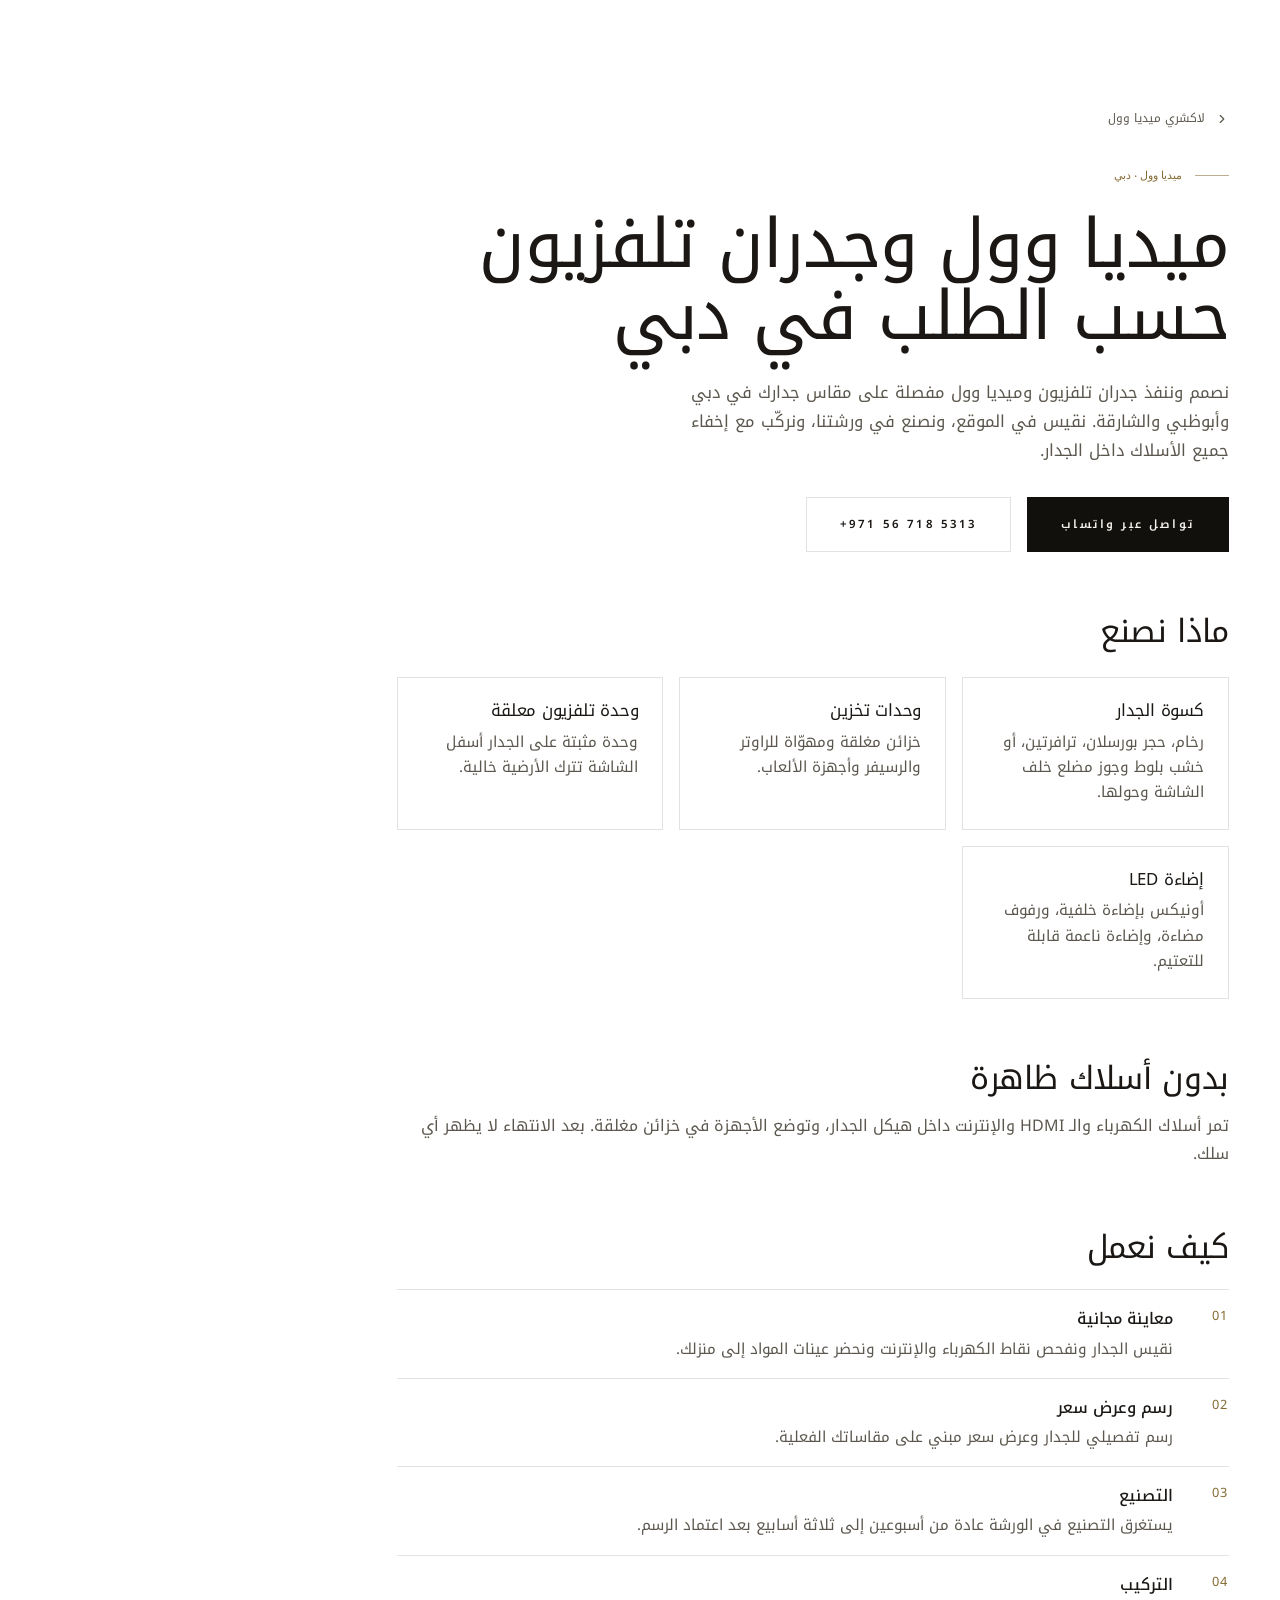
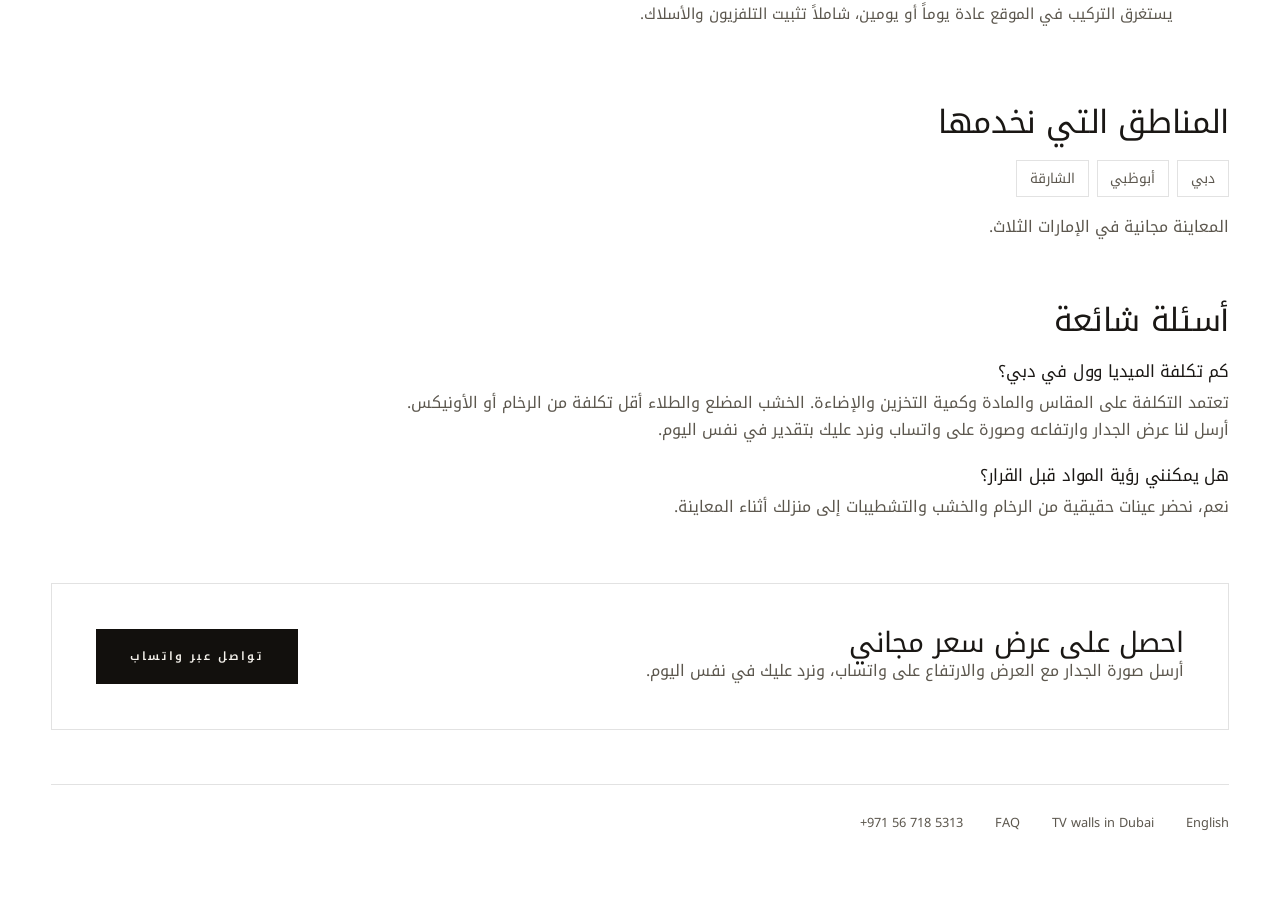
==== ar/index.html @ 5989c623 "Add TV wall, custom TV unit and Arabic landing pages Three static pages, one per search the site is " ====
<!DOCTYPE html>
<html lang="ar" dir="rtl">
<head>
<!-- Google tag (gtag.js) - same property as the homepage. -->
<script async src="https://www.googletagmanager.com/gtag/js?id=AW-18400415095"></script>
<script>
  window.dataLayer = window.dataLayer || [];
  function gtag(){dataLayer.push(arguments);}
  gtag('js', new Date());

  gtag('config', 'AW-18400415095');
  gtag('config', 'G-X50L5FXLE8');
</script>
<meta charset="utf-8">
<meta name="viewport" content="width=device-width, initial-scale=1, viewport-fit=cover">
<script type="text/javascript" src="//script.crazyegg.com/pages/scripts/0133/8103.js" async="async"></script>

<title>ميديا وول دبي | تصميم وتركيب جدران التلفزيون - لاكشري ميديا وول</title>
<meta name="description" content="تصميم وتركيب ميديا وول وجدران تلفزيون حسب الطلب في دبي وأبوظبي والشارقة: رخام، خشب مضلع، أونيكس بإضاءة خلفية وإضاءة LED مع إخفاء كامل للأسلاك. معاينة مجانية.">
<meta name="author" content="Luxury Media Wall">
<meta name="robots" content="index, follow">
<meta name="theme-color" content="#111111">
<link rel="canonical" href="https://luxurymediawall.com/ar/">
<link rel="alternate" hreflang="ar" href="https://luxurymediawall.com/ar/">
<link rel="alternate" hreflang="en" href="https://luxurymediawall.com/">
<link rel="alternate" hreflang="x-default" href="https://luxurymediawall.com/">

<meta property="og:type" content="website">
<meta property="og:locale" content="ar_AE">
<meta property="og:site_name" content="Luxury Media Wall">
<meta property="og:title" content="ميديا وول دبي | تصميم وتركيب جدران التلفزيون - لاكشري ميديا وول">
<meta property="og:description" content="تصميم وتركيب ميديا وول وجدران تلفزيون حسب الطلب في دبي وأبوظبي والشارقة: رخام، خشب مضلع، أونيكس بإضاءة خلفية وإضاءة LED مع إخفاء كامل للأسلاك. معاينة مجانية.">
<meta property="og:url" content="https://luxurymediawall.com/ar/">
<meta property="og:image" content="https://ik.imagekit.io/ojutq4xhq/media-wall/hero-poster.jpg?tr=w-1200,q-auto">
<meta name="twitter:card" content="summary_large_image">
<meta name="twitter:title" content="ميديا وول دبي | تصميم وتركيب جدران التلفزيون - لاكشري ميديا وول">
<meta name="twitter:description" content="تصميم وتركيب ميديا وول وجدران تلفزيون حسب الطلب في دبي وأبوظبي والشارقة: رخام، خشب مضلع، أونيكس بإضاءة خلفية وإضاءة LED مع إخفاء كامل للأسلاك. معاينة مجانية.">
<meta name="twitter:image" content="https://ik.imagekit.io/ojutq4xhq/media-wall/hero-poster.jpg?tr=w-1200,q-auto">

<link rel="icon" href="data:image/svg+xml,%3Csvg xmlns='http://www.w3.org/2000/svg' viewBox='0 0 32 32'%3E%3Crect width='32' height='32' fill='%23111111'/%3E%3Crect x='6' y='7' width='20' height='13' fill='%23C6A66B'/%3E%3Crect x='8.5' y='9.5' width='15' height='8' fill='%23111111'/%3E%3Crect x='6' y='23' width='20' height='2.5' fill='%238A8176'/%3E%3C/svg%3E">

<link rel="preconnect" href="https://fonts.googleapis.com">
<link rel="preconnect" href="https://fonts.gstatic.com" crossorigin>
<link href="https://fonts.googleapis.com/css2?family=Bodoni+Moda:ital,opsz,wght@0,6..96,400;0,6..96,500;0,6..96,600;1,6..96,400&family=Jost:wght@300;400;500;600&family=Noto+Kufi+Arabic:wght@400;500;600&display=swap" rel="stylesheet">

<link rel="stylesheet" href="../assets/css/style.css">
<link rel="stylesheet" href="../assets/css/sections.css">
<link rel="stylesheet" href="../assets/css/service.css">
</head>

<body>
<a class="skip-link" href="#svc-main">تخطَّ إلى المحتوى</a>

<main class="shell svc" id="svc-main">

  <a class="svc__back" href="../">
    <svg viewBox="0 0 24 24" width="14" height="14" fill="none" stroke="currentColor" stroke-width="2" stroke-linecap="round" stroke-linejoin="round" aria-hidden="true"><path d="m15 18-6-6 6-6"/></svg>
    لاكشري ميديا وول
  </a>

  <div class="svc__head">
    <p class="eyebrow mt-8">ميديا وول · دبي</p>
    <h1 class="h1 mt-6">ميديا وول وجدران تلفزيون حسب الطلب في دبي</h1>
    <p class="lede svc__intro">نصمم وننفذ جدران تلفزيون وميديا وول مفصلة على مقاس جدارك في دبي وأبوظبي والشارقة. نقيس في الموقع، ونصنع في ورشتنا، ونركّب مع إخفاء جميع الأسلاك داخل الجدار.</p>
    <div class="svc__actions">
      <a class="btn btn--dark" href="https://wa.me/971567185313?text=%D9%85%D8%B1%D8%AD%D8%A8%D8%A7%D9%8B%20%D9%84%D8%A7%D9%83%D8%B4%D8%B1%D9%8A%20%D9%85%D9%8A%D8%AF%D9%8A%D8%A7%20%D9%88%D9%88%D9%84%D8%8C%20%D8%A3%D8%B1%D8%BA%D8%A8%20%D9%81%D9%8A%20%D8%B9%D8%B1%D8%B6%20%D8%B3%D8%B9%D8%B1%20%D9%85%D8%AC%D8%A7%D9%86%D9%8A%20%D9%84%D9%85%D9%8A%D8%AF%D9%8A%D8%A7%20%D9%88%D9%88%D9%84." target="_blank" rel="noopener"><span>تواصل عبر واتساب</span></a>
      <a class="btn btn--outline" href="tel:+971567185313"><span dir="ltr">+971 56 718 5313</span></a>
    </div>
  </div>

  <section class="svc__section">
    <h2>ماذا نصنع</h2>
    <div class="svc__grid">
      <div class="svc__card"><h3>كسوة الجدار</h3><p>رخام، حجر بورسلان، ترافرتين، أو خشب بلوط وجوز مضلع خلف الشاشة وحولها.</p></div>
      <div class="svc__card"><h3>وحدات تخزين</h3><p>خزائن مغلقة ومهوّاة للراوتر والرسيفر وأجهزة الألعاب.</p></div>
      <div class="svc__card"><h3>وحدة تلفزيون معلقة</h3><p>وحدة مثبتة على الجدار أسفل الشاشة تترك الأرضية خالية.</p></div>
      <div class="svc__card"><h3>إضاءة LED</h3><p>أونيكس بإضاءة خلفية، ورفوف مضاءة، وإضاءة ناعمة قابلة للتعتيم.</p></div>
    </div>
  </section>

  <section class="svc__section">
    <h2>بدون أسلاك ظاهرة</h2>
    <p>تمر أسلاك الكهرباء والـ HDMI والإنترنت داخل هيكل الجدار، وتوضع الأجهزة في خزائن مغلقة. بعد الانتهاء لا يظهر أي سلك.</p>
  </section>

  <section class="svc__section">
    <h2>كيف نعمل</h2>
    <ol class="svc__steps">
      <li><strong>معاينة مجانية</strong><span>نقيس الجدار ونفحص نقاط الكهرباء والإنترنت ونحضر عينات المواد إلى منزلك.</span></li>
      <li><strong>رسم وعرض سعر</strong><span>رسم تفصيلي للجدار وعرض سعر مبني على مقاساتك الفعلية.</span></li>
      <li><strong>التصنيع</strong><span>يستغرق التصنيع في الورشة عادة من أسبوعين إلى ثلاثة أسابيع بعد اعتماد الرسم.</span></li>
      <li><strong>التركيب</strong><span>يستغرق التركيب في الموقع عادة يوماً أو يومين، شاملاً تثبيت التلفزيون والأسلاك.</span></li>
    </ol>
  </section>

  <section class="svc__section">
    <h2>المناطق التي نخدمها</h2>
    <ul class="svc__areas">
      <li>دبي</li>
      <li>أبوظبي</li>
      <li>الشارقة</li>
    </ul>
    <p>المعاينة مجانية في الإمارات الثلاث.</p>
  </section>

  <section class="svc__section">
    <h2>أسئلة شائعة</h2>
    <div class="svc__qa">
      <h3>كم تكلفة الميديا وول في دبي؟</h3>
      <p>تعتمد التكلفة على المقاس والمادة وكمية التخزين والإضاءة. الخشب المضلع والطلاء أقل تكلفة من الرخام أو الأونيكس. أرسل لنا عرض الجدار وارتفاعه وصورة على واتساب ونرد عليك بتقدير في نفس اليوم.</p>
      <h3>هل يمكنني رؤية المواد قبل القرار؟</h3>
      <p>نعم، نحضر عينات حقيقية من الرخام والخشب والتشطيبات إلى منزلك أثناء المعاينة.</p>
    </div>
  </section>

  <div class="svc__cta">
    <div>
      <h2>احصل على عرض سعر مجاني</h2>
      <p>أرسل صورة الجدار مع العرض والارتفاع على واتساب، ونرد عليك في نفس اليوم.</p>
    </div>
    <a class="btn btn--dark" href="https://wa.me/971567185313?text=%D9%85%D8%B1%D8%AD%D8%A8%D8%A7%D9%8B%20%D9%84%D8%A7%D9%83%D8%B4%D8%B1%D9%8A%20%D9%85%D9%8A%D8%AF%D9%8A%D8%A7%20%D9%88%D9%88%D9%84%D8%8C%20%D8%A3%D8%B1%D8%BA%D8%A8%20%D9%81%D9%8A%20%D8%B9%D8%B1%D8%B6%20%D8%B3%D8%B9%D8%B1%20%D9%85%D8%AC%D8%A7%D9%86%D9%8A%20%D9%84%D9%85%D9%8A%D8%AF%D9%8A%D8%A7%20%D9%88%D9%88%D9%84." target="_blank" rel="noopener"><span>تواصل عبر واتساب</span></a>
  </div>

  <nav class="svc__nav" aria-label="Site">
    <a href="../">English</a>
    <a href="../tv-wall-dubai/">TV walls in Dubai</a>
    <a href="../faq/">FAQ</a>
    <a href="tel:+971567185313" dir="ltr">+971 56 718 5313</a>
  </nav>

</main>

<script type="application/ld+json">
{
  "@context": "https://schema.org",
  "@graph": [
    {
      "@type": "Service",
      "@id": "https://luxurymediawall.com/ar/#service",
      "name": "ميديا وول وجدران تلفزيون",
      "url": "https://luxurymediawall.com/ar/",
      "description": "تصميم وتركيب ميديا وول وجدران تلفزيون حسب الطلب في دبي وأبوظبي والشارقة: رخام، خشب مضلع، أونيكس بإضاءة خلفية وإضاءة LED مع إخفاء كامل للأسلاك. معاينة مجانية.",
      "provider": {
        "@id": "https://luxurymediawall.com/#business"
      },
      "areaServed": [
        "Dubai",
        "Abu Dhabi",
        "Sharjah"
      ]
    },
    {
      "@type": "BreadcrumbList",
      "itemListElement": [
        {
          "@type": "ListItem",
          "position": 1,
          "name": "Luxury Media Wall",
          "item": "https://luxurymediawall.com/"
        },
        {
          "@type": "ListItem",
          "position": 2,
          "name": "ميديا وول وجدران تلفزيون حسب الطلب في دبي",
          "item": "https://luxurymediawall.com/ar/"
        }
      ]
    },
    {
      "@type": "FAQPage",
      "@id": "https://luxurymediawall.com/ar/#faq",
      "mainEntity": [
        {
          "@type": "Question",
          "name": "كم تكلفة الميديا وول في دبي؟",
          "acceptedAnswer": {
            "@type": "Answer",
            "text": "تعتمد التكلفة على المقاس والمادة وكمية التخزين والإضاءة. الخشب المضلع والطلاء أقل تكلفة من الرخام أو الأونيكس. أرسل لنا عرض الجدار وارتفاعه وصورة على واتساب ونرد عليك بتقدير في نفس اليوم."
          }
        },
        {
          "@type": "Question",
          "name": "هل يمكنني رؤية المواد قبل القرار؟",
          "acceptedAnswer": {
            "@type": "Answer",
            "text": "نعم، نحضر عينات حقيقية من الرخام والخشب والتشطيبات إلى منزلك أثناء المعاينة."
          }
        }
      ]
    }
  ]
}
</script>
<!-- site-config.js is too heavy for this page, so only the analytics IDs are
     repeated here. Keep them in step with ANALYTICS in site-config.js. -->
<script>
  var ANALYTICS = {
    measurementId:   'G-X50L5FXLE8',
    adsConversionId: 'AW-18400415095',
    metaPixelId:     '1425696606360438',
    adsLabels: { whatsappClick: 'AADECIO1zqIdEPeagMZE', phoneClick: 'kHtSCIGPo6MdEPeagMZE', enquiryForm: 'kHtSCIGPo6MdEPeagMZE' }
  };
</script>
<script src="../assets/js/analytics.js" defer></script>
</body>
</html>
---- assets/css/style.css ----
/* ==========================================================================
   LUXURY MEDIA WALL — Core stylesheet
   Tokens, reset, typography, utility layer, buttons, header, hero, footer.
   Section-level components live in sections.css.

   Hand-authored, zero build step, zero runtime dependencies. Utility class
   names deliberately mirror Tailwind's API, so the markup can be moved onto a
   real Tailwind build later without touching a single line of HTML.
   ========================================================================== */

/* ============================ 01. TOKENS ================================= */
:root {
  /* Brand
     Neutrals carry a little warmth rather than being pure greys: a true
     #111 reads cold and digital next to photography this warm. */
  --charcoal:      #1A1714;
  --ink:           #12100D;
  --taupe:         #8A8176;

  /* The accent was #C6A66B - a pale, yellowish cream that went washy on the
     dark panels and, at 2.0:1, was genuinely hard to read on the light
     ones. Deeper and a touch more saturated: it reads as brass rather than
     beige, and holds its own against both grounds. */
  --champagne:     #BE9553;
  /* The light-ground variant. Dark enough to clear 4.5:1 on ivory, which
     the old #A98C55 did not - eyebrows and small caps were failing. */
  --champagne-dim: #856A33;

  --ivory:         #F5F2EC;
  --white:         #FFFFFF;

  /* Derived neutrals */
  --ivory-deep:    #EDE8DF;
  --line:          rgba(23, 23, 23, .12);
  --line-soft:     rgba(23, 23, 23, .07);
  --line-dark:     rgba(255, 255, 255, .12);
  /* Was #6E6A63, which cleared AA by a hair at 4.86:1. Darker, so body copy
     on ivory sits closer to 7:1 and reads properly on a phone outdoors. */
  --muted:         #5C574E;
  --muted-dark:    rgba(245, 242, 236, .68);

  /* Type
     Bodoni Moda replaces Playfair Display: a true didone, with the sharp
     thick-to-thin contrast fashion houses set their mastheads in. It is
     built for exactly the sizes this page uses. Playfair paired with Inter
     is also the single most common combination on the web, which is part of
     why the page read as a template.

     Jost replaces Inter: a geometric sans in the Futura line - the lettering
     architecture and interiors studios have used for a century. Against a
     didone it behaves like a gallery caption under a masthead. */
  --font-serif: "Bodoni Moda", "Didot", "Playfair Display", Georgia, "Times New Roman", serif;
  --font-sans:  "Jost", "Futura", -apple-system, BlinkMacSystemFont, "Segoe UI", Roboto, Helvetica, Arial, sans-serif;

  /* Rhythm */
  --shell:        1320px;
  --shell-narrow: 980px;
  --gutter:       clamp(1.25rem, 4vw, 3.5rem);
  /* Was clamp(5rem, 11vw, 10.5rem), which put 208px of empty space between
     every one of fifteen sections at tablet width and 316px on a desktop -
     roughly 3,000px of the page was nothing at all. Still generous enough
     to separate one section from the next, without the reader having to
     scroll through a blank screen to find the next thing. */
  --section-y:    clamp(2.6rem, 5vw, 5.5rem);

  /* Motion */
  --ease:      cubic-bezier(.22, 1, .36, 1);
  --ease-soft: cubic-bezier(.4, 0, .2, 1);
  --dur:       .65s;
  --dur-slow:  .85s;

  /* Elevation */
  --shadow-sm: 0 2px 8px rgba(23,23,23,.06);
  --shadow-md: 0 18px 48px -22px rgba(23,23,23,.28);
  --shadow-lg: 0 44px 90px -40px rgba(23,23,23,.42);

  --header-h: 88px;
}

/* ========================= 02. RESET & BASE ============================== */
*, *::before, *::after { box-sizing: border-box; }
* { margin: 0; }

html {
  -webkit-text-size-adjust: 100%;
  scroll-behavior: smooth;
  scroll-padding-top: var(--header-h);
}

body {
  background: var(--ivory);
  color: var(--charcoal);
  font-family: var(--font-sans);
  font-size: 1rem;
  line-height: 1.65;
  overflow-x: hidden;
  -webkit-font-smoothing: antialiased;
  -moz-osx-font-smoothing: grayscale;
  text-rendering: optimizeLegibility;
}

body.is-locked { overflow: hidden; }

img, video, svg { display: block; max-width: 100%; height: auto; }
button, input, select, textarea { font: inherit; color: inherit; }
button { background: none; border: 0; cursor: pointer; }
a { color: inherit; text-decoration: none; }
ul, ol { list-style: none; padding: 0; }

::selection { background: var(--champagne); color: var(--ink); }

:focus-visible { outline: 2px solid var(--champagne); outline-offset: 3px; border-radius: 2px; }

.skip-link {
  position: absolute; top: -100px; left: var(--gutter); z-index: 200;
  background: var(--ink); color: var(--ivory);
  padding: .85rem 1.4rem; font-size: .75rem; letter-spacing: .16em; text-transform: uppercase;
}
.skip-link:focus { top: 1rem; }

.sr-only {
  position: absolute; width: 1px; height: 1px; padding: 0; margin: -1px;
  overflow: hidden; clip: rect(0 0 0 0); white-space: nowrap; border: 0;
}

/* ========================== 03. TYPOGRAPHY ============================== */
h1, h2, h3, h4 {
  font-family: var(--font-serif);
  font-weight: 400;
  line-height: 1.07;
  letter-spacing: -0.012em;
  text-wrap: balance;
}

.display {
  font-family: var(--font-serif);
  font-size: clamp(2.55rem, 7.2vw, 6rem);
  line-height: .99;
  letter-spacing: -0.025em;
}

.h1 { font-size: clamp(2.25rem, 5.3vw, 4.3rem); }
.h2 { font-size: clamp(1.95rem, 4vw, 3.3rem); }
.h3 { font-size: clamp(1.3rem, 2vw, 1.8rem); }
.h4 { font-size: clamp(1.05rem, 1.45vw, 1.25rem); }

/* Tracked micro-label — the studio's signature typographic device */
.eyebrow {
  display: inline-flex; align-items: center; gap: .8rem;
  font-family: var(--font-sans);
  font-size: .69rem; font-weight: 500;
  letter-spacing: .3em; text-transform: uppercase;
  color: var(--champagne-dim);
}
.eyebrow::before { content: ""; width: 34px; height: 1px; background: currentColor; opacity: .55; flex: none; }
.eyebrow--plain::before { display: none; }
.eyebrow--center { display: flex; justify-content: center; }
.on-dark .eyebrow, .eyebrow--light { color: var(--champagne); }

.lede {
  font-size: clamp(1rem, 1.3vw, 1.14rem);
  line-height: 1.75; color: var(--muted); max-width: 58ch;
}
.on-dark .lede { color: var(--muted-dark); }

.serif-em { font-style: italic; color: var(--champagne-dim); }
.on-dark .serif-em { color: var(--champagne); }

/* ====================== 04. UTILITY LAYER =============================== */
.shell { width: 100%; max-width: var(--shell); margin-inline: auto; padding-inline: var(--gutter); }
.shell-narrow { width: 100%; max-width: var(--shell-narrow); margin-inline: auto; padding-inline: var(--gutter); }

.section { padding-block: var(--section-y); position: relative; }
.section--tight { padding-block: clamp(3.5rem, 7vw, 6rem); }

.relative { position: relative; }
.absolute { position: absolute; }
.inset-0  { inset: 0; }
.z-10 { z-index: 10; }
.overflow-hidden { overflow: hidden; }

.flex { display: flex; }
.grid { display: grid; }
.hidden { display: none; }
.block  { display: block; }
.inline-flex { display: inline-flex; }

.flex-col { flex-direction: column; }
.flex-wrap { flex-wrap: wrap; }
.items-center { align-items: center; }
.items-start  { align-items: flex-start; }
.items-end    { align-items: flex-end; }
.justify-center  { justify-content: center; }
.justify-between { justify-content: space-between; }
.flex-1 { flex: 1 1 0%; }

.gap-2 { gap: .5rem; }   .gap-3 { gap: .75rem; }  .gap-4 { gap: 1rem; }
.gap-6 { gap: 1.5rem; }  .gap-8 { gap: 2rem; }    .gap-10 { gap: 2.5rem; }
.gap-14 { gap: 3.5rem; }

.mt-2 { margin-top: .5rem; }   .mt-4 { margin-top: 1rem; }
.mt-6 { margin-top: 1.5rem; }  .mt-8 { margin-top: 2rem; }
.mt-10 { margin-top: 2.5rem; } .mt-14 { margin-top: 3.5rem; }
.mb-4 { margin-bottom: 1rem; } .mb-6 { margin-bottom: 1.5rem; }
.mb-10 { margin-bottom: 2.5rem; }

.text-center { text-align: center; }
.max-w-prose { max-width: 62ch; }
.w-full { width: 100%; }

.bg-ivory { background: var(--ivory); }
.bg-white { background: var(--white); }
.on-dark  { background: var(--ink); color: var(--ivory); }
.on-dark h1, .on-dark h2, .on-dark h3, .on-dark h4 { color: var(--ivory); }

.rule { height: 1px; background: var(--line); border: 0; }
.on-dark .rule { background: var(--line-dark); }

/* Subtle paper grain — keeps large flat fields from reading as flat digital colour */
.grain::after {
  content: ""; position: absolute; inset: 0; pointer-events: none; z-index: 1;
  opacity: .45; mix-blend-mode: overlay;
  background-image: url("data:image/svg+xml,%3Csvg xmlns='http://www.w3.org/2000/svg' width='140' height='140'%3E%3Cfilter id='n'%3E%3CfeTurbulence type='fractalNoise' baseFrequency='.9' numOctaves='3'/%3E%3C/filter%3E%3Crect width='140' height='140' filter='url(%23n)' opacity='.32'/%3E%3C/svg%3E");
}

/* ======================= 05. BUTTONS & LINKS ============================ */
.btn {
  position: relative;
  display: inline-flex; align-items: center; justify-content: center; gap: .7rem;
  padding: 1.06rem 2.05rem;
  font-size: .715rem; font-weight: 600; letter-spacing: .19em; text-transform: uppercase;
  border: 1px solid transparent; text-align: center;
  transition: color var(--dur) var(--ease), background-color var(--dur) var(--ease),
              border-color var(--dur) var(--ease), transform .5s var(--ease);
  overflow: hidden; isolation: isolate;
}
.btn > * { position: relative; z-index: 2; }

/* Wipe-fill on hover, left to right */
.btn::before {
  content: ""; position: absolute; inset: 0; z-index: 1;
  transform: scaleX(0); transform-origin: left center;
  transition: transform var(--dur-slow) var(--ease);
}
.btn:hover::before, .btn:focus-visible::before { transform: scaleX(1); }

.btn__icon { width: 15px; height: 15px; flex: none; transition: transform .5s var(--ease); }
.btn:hover .btn__icon { transform: translateX(4px); }

.btn--gold { background: var(--champagne); color: var(--ink); }
.btn--gold::before { background: var(--ink); }
.btn--gold:hover, .btn--gold:focus-visible { color: var(--ivory); }

.btn--dark { background: var(--ink); color: var(--ivory); }
.btn--dark::before { background: var(--champagne); }
.btn--dark:hover, .btn--dark:focus-visible { color: var(--ink); }

.btn--ghost { border-color: rgba(255,255,255,.42); color: var(--white); }
.btn--ghost::before { background: var(--white); }
.btn--ghost:hover, .btn--ghost:focus-visible { color: var(--ink); border-color: var(--white); }

.btn--outline { border-color: var(--line); color: var(--charcoal); }
.btn--outline::before { background: var(--ink); }
.btn--outline:hover, .btn--outline:focus-visible { color: var(--ivory); border-color: var(--ink); }

.btn--wide { width: 100%; }

.link-underline {
  position: relative; display: inline-block; padding-bottom: 3px;
  font-size: .72rem; font-weight: 600; letter-spacing: .19em; text-transform: uppercase;
}
.link-underline::after {
  content: ""; position: absolute; left: 0; bottom: 0; width: 100%; height: 1px;
  background: currentColor; transform: scaleX(0); transform-origin: right center;
  transition: transform var(--dur) var(--ease);
}
.link-underline:hover::after, .link-underline:focus-visible::after {
  transform: scaleX(1); transform-origin: left center;
}

/* ==================== 06. HEADER & NAVIGATION =========================== */
.header {
  position: fixed; inset: 0 0 auto 0; z-index: 90;
  border-bottom: 1px solid transparent;
  transition: background-color .5s var(--ease-soft), backdrop-filter .5s var(--ease-soft),
              border-color .5s var(--ease-soft), transform .55s var(--ease);
}
.header__inner {
  display: flex; align-items: center; justify-content: space-between; gap: 2rem;
  height: var(--header-h);
  transition: height .5s var(--ease-soft);
}

.header.is-scrolled {
  background: rgba(17, 17, 17, .72);
  backdrop-filter: saturate(160%) blur(18px);
  -webkit-backdrop-filter: saturate(160%) blur(18px);
  border-bottom-color: rgba(255, 255, 255, .09);
}
.header.is-scrolled .header__inner { height: 70px; }
.header.is-hidden { transform: translateY(-105%); }

.brand { display: flex; flex-direction: column; line-height: 1; flex: none; }
.brand__name {
  font-family: var(--font-serif); font-size: 1.16rem; letter-spacing: .09em;
  color: var(--white); text-transform: uppercase; white-space: nowrap;
}
.brand__name em { font-style: normal; color: var(--champagne); }
.brand__sub {
  font-size: .53rem; letter-spacing: .34em; text-transform: uppercase;
  color: rgba(255,255,255,.5); margin-top: .42rem;
}

.nav { display: flex; align-items: center; gap: 2.3rem; }
.nav__link {
  position: relative; padding: .3rem 0; white-space: nowrap;
  font-size: .735rem; font-weight: 500; letter-spacing: .15em; text-transform: uppercase;
  color: rgba(255,255,255,.82); transition: color .4s var(--ease-soft);
}
.nav__link::after {
  content: ""; position: absolute; left: 0; bottom: -2px; height: 1px; width: 100%;
  background: var(--champagne); transform: scaleX(0); transform-origin: right center;
  transition: transform var(--dur) var(--ease);
}
.nav__link:hover, .nav__link:focus-visible, .nav__link.is-active { color: var(--white); }
.nav__link:hover::after, .nav__link:focus-visible::after, .nav__link.is-active::after {
  transform: scaleX(1); transform-origin: left center;
}

.header__cta { display: flex; align-items: center; gap: 1.1rem; flex: none; }

.header-phone {
  display: inline-flex; align-items: center; gap: .6rem; white-space: nowrap;
  padding: .62rem 1.15rem; border: 1px solid rgba(255,255,255,.24);
  color: var(--white); font-size: .715rem; font-weight: 600; letter-spacing: .11em;
  transition: background-color .45s var(--ease), border-color .45s var(--ease), color .45s var(--ease);
}
.header-phone:hover, .header-phone:focus-visible {
  background: var(--champagne); border-color: var(--champagne); color: var(--ink);
}
.header-phone svg { width: 15px; height: 15px; flex: none; }

/* Hamburger */
.burger {
  display: none; width: 46px; height: 46px; position: relative; flex: none;
  border: 1px solid rgba(255,255,255,.24);
}
.burger span {
  position: absolute; left: 50%; width: 19px; height: 1.4px; background: var(--white);
  transform: translateX(-50%);
  transition: transform .45s var(--ease), opacity .3s var(--ease-soft), width .45s var(--ease);
}
.burger span:nth-child(1) { top: 17px; }
.burger span:nth-child(2) { top: 22.3px; width: 13px; margin-left: -3px; }
.burger span:nth-child(3) { top: 27.6px; }
.burger.is-open span:nth-child(1) { transform: translateX(-50%) translateY(5.3px) rotate(45deg); }
.burger.is-open span:nth-child(2) { opacity: 0; width: 0; }
.burger.is-open span:nth-child(3) { transform: translateX(-50%) translateY(-5.3px) rotate(-45deg); }

/* Mobile drawer */
.drawer {
  position: fixed; inset: 0; z-index: 88; background: var(--ink);
  padding: calc(var(--header-h) + 2rem) var(--gutter) 2.5rem;
  display: flex; flex-direction: column; overflow-y: auto;
  clip-path: inset(0 0 100% 0); visibility: hidden;
  transition: clip-path .78s var(--ease), visibility .78s;
}
.drawer.is-open { clip-path: inset(0 0 0 0); visibility: visible; }

.drawer__nav { display: flex; flex-direction: column; gap: .1rem; margin-block: auto; }
.drawer__link {
  font-family: var(--font-serif); font-size: clamp(1.85rem, 8vw, 2.85rem);
  color: var(--ivory); padding: .34rem 0;
  display: flex; align-items: baseline; gap: 1rem;
  opacity: 0; transform: translateY(24px);
  transition: opacity .5s var(--ease), transform .6s var(--ease), color .35s var(--ease-soft);
}
.drawer.is-open .drawer__link { opacity: 1; transform: none; }
.drawer__link:hover { color: var(--champagne); }
.drawer__link span {
  font-family: var(--font-sans); font-size: .62rem; letter-spacing: .22em;
  color: var(--champagne); opacity: .75;
}
.drawer__foot {
  border-top: 1px solid var(--line-dark); padding-top: 1.7rem;
  display: flex; flex-direction: column; gap: .9rem;
}
/* A number reads as a call link (phone icon), with a WhatsApp icon button
   pushed to the opposite edge so the two actions are never confused. */
.drawer__line { display: flex; align-items: center; gap: 1rem; }
.drawer__phone {
  display: inline-flex; align-items: center; gap: .65rem;
  font-family: var(--font-serif); font-size: 1.5rem; color: var(--champagne);
}
.drawer__ico { width: 19px; height: 19px; flex: none; }
/* WhatsApp's own green, so the action is recognised at a glance rather than
   read as another gold button. */
.drawer__wa {
  margin-left: auto; flex: none;
  width: 42px; height: 42px; border-radius: 50%;
  display: inline-grid; place-items: center;
  background: #25D366; border: 0; color: #fff;
  transition: background-color .4s var(--ease), transform .4s var(--ease);
}
.drawer__wa svg { width: 21px; height: 21px; fill: currentColor; }
.drawer__wa:hover, .drawer__wa:focus-visible { background: #1faf54; transform: translateY(-2px); }
.drawer__meta { font-size: .66rem; letter-spacing: .22em; text-transform: uppercase; color: var(--muted-dark); }

/* ============================= 07. HERO ================================= */
.hero {
  position: relative; min-height: 100svh; display: flex; flex-direction: column;
  justify-content: flex-end; background: var(--ink); overflow: hidden; isolation: isolate;
}
.hero__media { position: absolute; inset: 0; z-index: 0; }
.hero__media video {
  width: 100%; height: 100%; object-fit: cover; object-position: 50% 46%;
}
/* The hero is the film alone. It fades up from the dark hero ground on its
   first frame (main.js adds .is-live), so loading never shows a hard cut. */
.hero__video {
  position: absolute; inset: 0;
  opacity: 0; transition: opacity .9s var(--ease-soft);
}
.hero__media.is-live .hero__video { opacity: 1; }

.hero__scrim {
  position: absolute; inset: 0; z-index: 1;
  /* Shaped, not flooded. The previous version ran 94% black at the foot and
     88% a quarter of the way up, with a 66% wash down the left on top of
     that - the room behind it was effectively gone, and the hero read as a
     dark rectangle rather than as photography.

     Now the density sits only where type sits: a band under the copy, a
     soft column down the left so the headline has a ground, and a light
     lift at the very top for the header. The right two thirds of the frame
     stay open, which is where the wall itself is. */
  background:
    linear-gradient(to top,
      rgba(9,9,9,.88) 0%,
      rgba(9,9,9,.60) 20%,
      rgba(9,9,9,.24) 44%,
      rgba(9,9,9,.04) 68%,
      rgba(9,9,9,.30) 100%),
    linear-gradient(to right,
      rgba(9,9,9,.56) 0%, rgba(9,9,9,.20) 40%,
      rgba(9,9,9,0) 68%);
}

.hero__inner {
  position: relative; z-index: 3; width: 100%;
  padding-top: calc(var(--header-h) + 3rem);
  padding-bottom: clamp(2.5rem, 6vh, 4.5rem);
  margin-top: auto;
}
.hero__place {
  display: inline-flex; align-items: center; gap: .7rem; margin-bottom: 1.5rem;
  font-size: .68rem; letter-spacing: .3em; text-transform: uppercase; color: var(--champagne);
}
.hero__place::before { content: ""; width: 46px; height: 1px; background: currentColor; opacity: .6; }

.hero h1 {
  color: var(--white); max-width: 15ch;
  letter-spacing: -.015em;
  /* Two shadows rather than one: a tight one that keeps the letterforms
     crisp against a busy photograph, and a wide soft one that lifts the
     whole block off the wall behind it without greying the image. */
  text-shadow: 0 1px 3px rgba(0,0,0,.4), 0 6px 46px rgba(0,0,0,.5);
}
.hero h1 .line { display: block; overflow: hidden; }
.hero h1 .line > span { display: block; transform: translateY(105%); animation: lineUp 1.15s var(--ease) forwards; }
.hero h1 .line:nth-child(1) > span { animation-delay: .18s; }
.hero h1 .line:nth-child(2) > span { animation-delay: .30s; }
.hero h1 .line:nth-child(3) > span { animation-delay: .42s; }
@keyframes lineUp { to { transform: translateY(0); } }

.hero__sub {
  margin-top: 1.7rem; max-width: 46ch;
  color: rgba(255,255,255,.86); font-size: clamp(.97rem, 1.2vw, 1.08rem); line-height: 1.75;
  text-shadow: 0 1px 18px rgba(0,0,0,.55);
}
.hero__actions { margin-top: 2.4rem; display: flex; flex-wrap: wrap; gap: 1rem; }

.hero__fade { opacity: 0; animation: fadeUp 1s var(--ease) forwards; }
.hero__place   { animation-delay: .1s; }
.hero__sub     { animation-delay: .62s; }
.hero__actions { animation-delay: .76s; }
@keyframes fadeUp { from { opacity: 0; transform: translateY(22px); } to { opacity: 1; transform: none; } }

/* Scroll cue */
.scroll-cue {
  position: absolute; z-index: 4; right: var(--gutter); bottom: 42%;
  display: flex; flex-direction: column; align-items: center; gap: .9rem;
  writing-mode: vertical-rl;
  font-size: .6rem; letter-spacing: .34em; text-transform: uppercase; color: rgba(255,255,255,.62);
  opacity: 0; animation: fadeUp 1s var(--ease) .95s forwards;
}
.scroll-cue__track { width: 1px; height: 74px; background: rgba(255,255,255,.22); position: relative; overflow: hidden; }
.scroll-cue__track::after {
  content: ""; position: absolute; inset: 0; background: var(--champagne);
  transform: translateY(-100%); animation: cueRun 2.3s var(--ease-soft) infinite;
}
@keyframes cueRun {
  0%   { transform: translateY(-100%); }
  55%  { transform: translateY(0); }
  100% { transform: translateY(100%); }
}

/* Hero stat strip */
/* Reads as a bar laid over the photograph rather than a black block cut out
   of it: a hairline, a light frosting, and the room still visible through. */
.hero__strip {
  position: relative; z-index: 3;
  border-top: 1px solid rgba(255,255,255,.16);
  display: grid; grid-template-columns: repeat(4, 1fr);
  background: rgba(9,9,9,.3);
  -webkit-backdrop-filter: blur(14px) saturate(1.1);
          backdrop-filter: blur(14px) saturate(1.1);
}
.hero__strip div {
  position: relative;
  padding: clamp(1.3rem, 2.2vh, 1.75rem) clamp(1rem, 2vw, 1.6rem);
  border-right: 1px solid rgba(255,255,255,.13);
}
.hero__strip div:last-child { border-right: 0; }
/* A champagne tick above each figure - the one place the accent appears in
   the hero besides the eyebrow, so it ties the two ends together. */
.hero__strip div::before {
  content: ""; position: absolute; top: -1px; left: 0; width: 26px; height: 1px;
  background: var(--champagne); opacity: .85;
}
.hero__strip b {
  display: block; font-weight: 400; line-height: 1;
  font-family: var(--font-serif); font-size: clamp(1.35rem, 2.3vw, 2rem); color: var(--white);
}
.hero__strip span {
  display: block; margin-top: .55rem;
  font-size: .595rem; letter-spacing: .22em; text-transform: uppercase; color: rgba(255,255,255,.62);
}

/* ====================== 08. SECTION FURNITURE =========================== */
.section-head { display: grid; gap: 1.1rem; margin-bottom: clamp(1.6rem, 3vw, 2.9rem); }
.section-head--split {
  grid-template-columns: minmax(0, 1.08fr) minmax(0, .92fr);
  gap: clamp(2rem, 5vw, 5rem); align-items: end;
}
.section-head__aside { padding-bottom: .35rem; }

.count-rule {
  display: flex; align-items: center; gap: 1rem;
  font-size: .66rem; letter-spacing: .24em; text-transform: uppercase; color: var(--muted);
}
.count-rule::after { content: ""; flex: 1; height: 1px; background: var(--line); }
.on-dark .count-rule { color: var(--muted-dark); }
.on-dark .count-rule::after { background: var(--line-dark); }

/* ============================ 22. FOOTER ================================ */
.footer { background: var(--ink); color: var(--ivory); position: relative; }
/* Tightened throughout: the footer is a reference block, not a reading
   experience, so it wants density. Line spacing here was set for a wide
   four-column desktop layout and became very airy once the columns
   stacked. */
.footer__top {
  display: grid; grid-template-columns: minmax(0, 1.5fr) repeat(3, minmax(0, 1fr));
  gap: clamp(1.4rem, 2.6vw, 2.6rem);
  padding-block: clamp(2.1rem, 4vw, 3.6rem);
}
.footer__brand .brand__name { font-size: 1.5rem; }
.footer__tagline {
  margin-top: .7rem; color: var(--muted-dark); font-size: .82rem;
  letter-spacing: .05em; max-width: 34ch; line-height: 1.6;
}
.footer__col h4 {
  font-family: var(--font-sans); font-size: .64rem; font-weight: 600;
  letter-spacing: .26em; text-transform: uppercase; color: var(--champagne);
  margin-bottom: .85rem;
}
.footer__col li + li { margin-top: .4rem; }
.footer__col a, .footer__col span {
  font-size: .855rem; color: rgba(245,242,236,.68);
  transition: color .35s var(--ease-soft);
}
.footer__col a:hover, .footer__col a:focus-visible { color: var(--champagne); }
.footer__phone {
  font-family: var(--font-serif); font-size: 1.24rem; color: var(--ivory);
  display: inline-block; margin-bottom: .2rem;
  transition: color .35s var(--ease-soft);
}
.footer__phone:hover { color: var(--champagne); }

.footer__bottom {
  border-top: 1px solid var(--line-dark);
  padding-block: 1.1rem;
  display: flex; flex-wrap: wrap; gap: 1rem; align-items: center; justify-content: space-between;
  font-size: .7rem; letter-spacing: .12em; color: rgba(245,242,236,.42);
}
.footer__bottom a:hover { color: var(--champagne); }

/* ===================== 23. FLOATING WHATSAPP ============================ */
.wa-float {
  position: fixed; right: clamp(1rem, 2.5vw, 2rem); bottom: clamp(1rem, 2.5vw, 2rem);
  z-index: 80; display: inline-flex; align-items: center; gap: .75rem;
  padding: .78rem 1.25rem .78rem .82rem;
  background: #1FAF54; color: #fff; border-radius: 999px;
  box-shadow: 0 16px 40px -12px rgba(31,175,84,.6), 0 4px 14px rgba(0,0,0,.18);
  font-size: .77rem; font-weight: 600; letter-spacing: .07em;
  transform: translateY(120%); opacity: 0;
  transition: transform .7s var(--ease), opacity .5s var(--ease-soft), background-color .35s;
}
.wa-float.is-in { transform: none; opacity: 1; }
.wa-float:hover, .wa-float:focus-visible { background: #17913f; }
.wa-float__icon {
  width: 34px; height: 34px; border-radius: 50%; background: rgba(255,255,255,.18);
  display: grid; place-items: center; flex: none; position: relative;
}
.wa-float__icon svg { width: 20px; height: 20px; fill: #fff; }
/* Pulse ring */
.wa-float::before {
  content: ""; position: absolute; left: 12px; top: 50%; width: 34px; height: 34px;
  margin-top: -17px; border-radius: 50%; background: rgba(255,255,255,.5);
  animation: waPulse 2.6s var(--ease-soft) infinite; z-index: -1;
}
@keyframes waPulse {
  0%   { transform: scale(.8); opacity: .55; }
  70%  { transform: scale(2.1); opacity: 0; }
  100% { transform: scale(2.1); opacity: 0; }
}

/* ==================== 24. SCROLL REVEAL & MOTION ======================== */
.js [data-reveal] {
  opacity: 0;
  transform: translateY(30px);
  transition: opacity .95s var(--ease), transform 1.05s var(--ease);
  transition-delay: var(--reveal-delay, 0ms);
}

.js [data-reveal="fade"]  { transform: none; }
.js [data-reveal="left"]  { transform: translateX(-38px); }
.js [data-reveal="right"] { transform: translateX(38px); }
.js [data-reveal="scale"] { transform: scale(.94); }
.js [data-reveal].is-visible { opacity: 1; transform: none; }

/* Image mask-reveal: the panel slides away to uncover the photograph */
.mask-reveal { position: relative; overflow: hidden; }
.js .mask-reveal::after {
  content: ""; position: absolute; inset: 0; background: var(--ivory); z-index: 3;
  transform: translateX(0); transition: transform 1.25s var(--ease);
}
.on-dark .mask-reveal::after { background: var(--ink); }
.js .mask-reveal.is-visible::after { transform: translateX(101%); }
.js .mask-reveal img, .js .mask-reveal video { transform: scale(1.16); transition: transform 1.9s var(--ease); }
.js .mask-reveal.is-visible img, .js .mask-reveal.is-visible video { transform: scale(1); }

/* Word-by-word heading reveal */
.reveal-words .word { display: inline-block; overflow: hidden; vertical-align: bottom; }
.reveal-words .word > i {
  display: inline-block; font-style: inherit;
  transform: translateY(102%);
  transition: transform 1s var(--ease);
  transition-delay: calc(var(--i, 0) * 55ms);
}
.reveal-words.is-visible .word > i { transform: none; }

@media (prefers-reduced-motion: reduce) {
  html { scroll-behavior: auto; }
  *, *::before, *::after {
    animation-duration: .001ms !important;
    animation-iteration-count: 1 !important;
    transition-duration: .001ms !important;
  }
  .js [data-reveal] { opacity: 1; transform: none; }
  .mask-reveal::after { display: none; }
  .mask-reveal img, .mask-reveal video { transform: none; }
  .hero h1 .line > span { transform: none; }
  .hero__fade { opacity: 1; }
  .wa-float { transform: none; opacity: 1; }
}

/* ========================== 25. RESPONSIVE ============================== */
@media (max-width: 1180px) {
  .nav { gap: 1.7rem; }
  .nav__link { font-size: .7rem; letter-spacing: .12em; }
}

@media (max-width: 1024px) {
  :root { --header-h: 76px; }
  .nav { display: none; }
  .burger { display: block; }
  .header-phone { display: none; }
  .footer__top { grid-template-columns: repeat(2, minmax(0, 1fr)); }
  .footer__brand { grid-column: 1 / -1; }
  .section-head--split { grid-template-columns: 1fr; align-items: start; }
}

@media (max-width: 720px) {
  /* The left column of the scrim exists to give the headline a ground while
     leaving the right of the frame open. On a 375px screen it reached 255px
     - 68% of everything - and stacked with the vertical gradient, so the
     photograph disappeared entirely. There is no open right side on a
     phone, so the column goes and the vertical band does the work alone. */
  .hero__scrim {
    background: linear-gradient(to top,
      rgba(9,9,9,.9) 0%, rgba(9,9,9,.66) 26%,
      rgba(9,9,9,.3) 52%, rgba(9,9,9,.12) 74%, rgba(9,9,9,.42) 100%);
  }

  .hero__strip { grid-template-columns: repeat(2, 1fr); }
  .hero__strip div:nth-child(2) { border-right: 0; }
  .hero__strip div:nth-child(1), .hero__strip div:nth-child(2) { border-bottom: 1px solid rgba(255,255,255,.13); }
  .scroll-cue { display: none; }
  .hero__actions .btn { flex: 1 1 100%; }
  .footer__top { grid-template-columns: 1fr; }
  /* Collapse to a circular icon button — but keep the icon itself */
  .wa-float__label { display: none; }
  .wa-float { padding: .8rem; }
  .wa-float::before { left: 8px; }
}

@media (max-width: 420px) {
  .brand__sub { display: none; }
}

/* ========================== 07b. REVEAL BAND ============================ */
/* The screen after the hero. The section is tall; its first screen sticks
   while the photograph opens from a cropped window to full bleed, then the
   photographs below travel past. Every moving value is set by
   initScrollReveal in main.js, so with reduced motion (or no JS) this reads
   as one still photograph with a line of type over it. */
.reveal { position: relative; display: block; background: var(--ink); }
.reveal__pin {
  position: sticky; top: 0; height: 100svh; overflow: hidden;
  display: grid; place-items: center; isolation: isolate;
}
.reveal__media {
  position: absolute; inset: 0; width: 100%; height: 100%; object-fit: cover;
  will-change: clip-path, transform, opacity;
}
.reveal__inner {
  position: relative; z-index: 2; text-align: center; color: var(--ivory);
  padding-inline: var(--gutter); will-change: opacity, transform;
  text-shadow: 0 2px 30px rgba(9, 9, 9, .55);
}
.reveal__inner h2 { color: var(--white); max-width: 16ch; margin-inline: auto; }

.reveal__parallax {
  position: relative; z-index: 3;
  max-width: 1080px; margin-inline: auto;
  padding: clamp(4rem, 14vh, 12rem) var(--gutter) clamp(3rem, 8vh, 7rem);
  display: grid; gap: clamp(2rem, 6vh, 5rem);
}
.reveal__px { display: block; will-change: transform, opacity; }
.reveal__px--a { width: 38%; }
.reveal__px--b { width: 64%; margin-inline: auto; }
.reveal__px--c { width: 36%; margin-left: auto; }
.reveal__px--d { width: 46%; margin-left: 14%; }

/* Hands the ink ground back to the page. */
.reveal__handover {
  position: relative; z-index: 3; height: clamp(120px, 24vh, 280px);
  background: linear-gradient(to bottom, rgba(18, 16, 13, 0), var(--ivory));
}

@media (max-width: 720px) {
  .reveal__parallax { gap: 2rem; padding-top: 3rem; }
  .reveal__px--a, .reveal__px--c { width: 56%; }
  .reveal__px--b { width: 82%; }
  .reveal__px--d { width: 64%; margin-left: 8%; }
}

@media (prefers-reduced-motion: reduce) {
  .reveal__pin { position: static; }
  .reveal__parallax, .reveal__handover { display: none; }
}

/* ========================= 26. SILK BLEND GROUND ======================== */
/* The page's ground, in three fixed layers: the swaying gradient on the
   canvas, the film grain over it, and a veil that holds the ivory the type
   was set against. Sections that paint their own background (bg-white,
   on-dark, the hero, the bands) cover all three, so the gradient reads
   through the plain sections only - which is where the page used to be
   flat ivory. */
.silk, .silk-grain, .silk-veil {
  position: fixed; inset: 0; pointer-events: none;
}
.silk { z-index: -3; display: block; }
.silk-grain {
  z-index: -2; opacity: .42; mix-blend-mode: overlay;
  background-image: url("data:image/svg+xml,%3Csvg xmlns='http://www.w3.org/2000/svg' width='120' height='120'%3E%3Cfilter id='n'%3E%3CfeTurbulence type='fractalNoise' baseFrequency='0.9' numOctaves='2' stitchTiles='stitch'/%3E%3C/filter%3E%3Crect width='100%25' height='100%25' filter='url(%23n)' opacity='0.21'/%3E%3C/svg%3E");
  background-size: 120px 120px;
}
/* Without this the deep iris end of the gradient sits under charcoal body
   copy at about 2:1 - unreadable. The veil keeps every plain section close
   to its old ivory while the colour still moves underneath. */
.silk-veil { z-index: -1; background: rgba(245, 242, 236, .82); }

body { background: transparent; }

/* The gradient again inside the footer: screened over the ink so it tints
   the ground rather than replacing it, which keeps the ivory type legible.
   The footer's own content sits above it. */
.footer { isolation: isolate; overflow: hidden; }
.silk--footer {
  position: absolute; inset: 0; z-index: 0;
  width: 100%; height: 100%; display: block; pointer-events: none;
  opacity: .22; mix-blend-mode: screen;
}
.footer__top, .footer__bottom { position: relative; z-index: 1; }

/* The same gradient over a dark band: screened at 22%, with the band's own
   content lifted above it. */
.silk--band {
  position: absolute; inset: 0; z-index: 0;
  width: 100%; height: 100%; display: block; pointer-events: none;
  opacity: .22; mix-blend-mode: screen;
}
.section.on-dark { isolation: isolate; overflow: hidden; }
.section.on-dark > *:not(.silk--band) { position: relative; z-index: 1; }
---- assets/css/sections.css ----
/* ==========================================================================
   LUXURY MEDIA WALL — Section components
   Projects · Modal · Before/After · Services · Why · Process · Configurator
   Materials · Detail gallery · Video · Testimonials · CTA · Contact
   ========================================================================== */

/* ===================== MARQUEE (capability strip) ======================== */
/* ====================== SHOWCASE (the photo corridor) =================== */
/* A drifting corridor of photographs: cards are dealt into two lanes and
   travel from far behind the page toward the reader.

   Distances are in cqw - percentages of this section's own width - so the
   whole construction scales with the container rather than the viewport,
   and the geometry holds identically on a phone and a 27in monitor. */
.showcase {
  position: relative; overflow: hidden;
  container-type: inline-size;
  background: var(--white); color: var(--ink);
  isolation: isolate;
  /* Every child is absolutely positioned, so the band has no content to
     stand it up. Tall enough for a card to arrive, pass and leave. */
  height: clamp(480px, 66vh, 820px);
}
.showcase__stage {
  position: absolute; inset: 0; z-index: 0; pointer-events: none;
  perspective: 30cqw; perspective-origin: 50% 52%;
}
.showcase__inner { position: absolute; inset: 0; transform-style: preserve-3d; }

.showcase__card {
  position: absolute; left: 50%; top: 52%;
  /* Half the width and height are negated in the margins so the card stays
     centred on its own path; change one and the other three must follow. */
  width: 38cqw; height: 52cqw; margin-left: -19cqw; margin-top: -26cqw;
  overflow: hidden; backface-visibility: hidden;
  border: 1px solid rgba(23, 23, 23, .08);
  animation-duration: var(--showcase-dur, 22s);
  animation-timing-function: linear;
  animation-iteration-count: infinite;
}
.showcase__card img { width: 100%; height: 100%; object-fit: cover; display: block; }

/* Right-hand lane. Sweeps out to the right as it approaches.

   The starting depth matters more than the card size for how large these
   read. Perspective scale is 30 / (30 - z), so a card starting at -258cqw
   is drawn at roughly a ninth of its size and stays small for most of the
   trip. Starting at -132cqw it enters at about a fifth instead, and every
   photograph spends far longer at a legible size. */
@keyframes showcaseR {
  from { transform: translate3d(-11cqw, 0, -132cqw) rotateY(-6deg); }
  to   { transform: translate3d(44cqw, 0, 14cqw) rotateY(-28deg); }
}
/* Left-hand lane: the same path mirrored. */
@keyframes showcaseL {
  from { transform: translate3d(11cqw, 0, -132cqw) rotateY(6deg); }
  to   { transform: translate3d(-44cqw, 0, 14cqw) rotateY(28deg); }
}

/* With no copy set over the band, the scrim's only job is to feather the
   top and bottom edges into the ink so cards enter and leave the frame
   rather than being cut off by a hard border. The centre stays clear. */
.showcase__scrim {
  position: absolute; inset: 0; z-index: 1; pointer-events: none;
  background: linear-gradient(to bottom,
    var(--white) 0%, rgba(255,255,255,.06) 15%,
    rgba(255,255,255,.06) 85%, var(--white) 100%);
}

/* Because the geometry is expressed in cqw, a 375px container shrinks the
   whole corridor to match: cards spent most of their life under 40px wide,
   reading as specks rather than photographs. Phones get a wider card and a
   shorter corridor, so each picture arrives large enough to recognise. */
@media (max-width: 720px) {
  .showcase__card {
    width: 76cqw; height: 102cqw; margin-left: -38cqw; margin-top: -51cqw;
  }

  @keyframes showcaseR {
    from { transform: translate3d(-8cqw, 0, -74cqw) rotateY(-5deg); }
    to   { transform: translate3d(52cqw, 0, 12cqw) rotateY(-26deg); }
  }
  @keyframes showcaseL {
    from { transform: translate3d(8cqw, 0, -74cqw) rotateY(5deg); }
    to   { transform: translate3d(-52cqw, 0, 12cqw) rotateY(26deg); }
  }
}

/* A corridor of moving photographs is exactly what reduced motion is for.
   The cards stop where they are and the section reads as a still collage. */
@media (prefers-reduced-motion: reduce) {
  .showcase__card { animation: none !important; }
  .showcase__stage { display: none; }
}

.marquee {
  border-block: 1px solid var(--line);
  overflow: hidden; padding-block: 1.25rem; background: var(--white);
  -webkit-mask-image: linear-gradient(to right, transparent, #000 9%, #000 91%, transparent);
          mask-image: linear-gradient(to right, transparent, #000 9%, #000 91%, transparent);
}
.marquee__track { display: flex; width: max-content; animation: marquee 46s linear infinite; }

/* Pause on hover is a pointer affordance. Restricted to devices that
   genuinely hover: Android Chrome can leave :hover stuck on an element
   the finger passed over while scrolling, which paused the strip for the
   rest of the visit with no way for the visitor to release it. */
@media (hover: hover) and (pointer: fine) {
  .marquee:hover .marquee__track { animation-play-state: paused; }
}
.marquee__group { display: flex; align-items: center; flex: none; }
.marquee__group span {
  padding-inline: 2.1rem;
  font-size: .69rem; font-weight: 500; letter-spacing: .26em; text-transform: uppercase;
  color: var(--muted); white-space: nowrap;
  display: inline-flex; align-items: center; gap: 2.1rem;
}
.marquee__group span::after { content: ""; width: 4px; height: 4px; background: var(--champagne); border-radius: 50%; }
@keyframes marquee { to { transform: translateX(-50%); } }

/* ======================= INTRO / STUDIO STATEMENT ======================= */
.intro { display: grid; grid-template-columns: minmax(0,.85fr) minmax(0,1.15fr); gap: clamp(2.5rem, 6vw, 6rem); align-items: start; }

/* ======================= COVERFLOW (featured work) ====================== */
/* A 3D coverflow: the centre card faces the reader square-on, its
   neighbours turn away into the depth on either side.

   Every position is expressed as a `data-pos` value rather than an inline
   style, so JS only decides WHICH slot a card occupies and the geometry
   stays here where it can be tuned. Slots: c (centre), r1/r2 to the right,
   l1/l2 to the left, and everything else parked out of sight. */
/* Set on the page's own light ground rather than a dark band, so the
   photographs are the only dark mass in the section and the carousel sits
   in the same rhythm as the sections either side of it. */
.coverflow { position: relative; overflow: hidden; background: var(--ivory); isolation: isolate; }
.coverflow > .shell { position: relative; z-index: 1; }
.coverflow__eyebrow { color: var(--champagne-dim, #a98c4f); }

.coverflow__stage {
  position: relative; display: flex; align-items: center; justify-content: center;
  height: clamp(620px, 88vh, 860px);
  margin-top: clamp(1.6rem, 3vw, 2.6rem);
  perspective: 1900px;
}

.coverflow__card {
  position: absolute; width: min(560px, 90vw); height: clamp(580px, 82vh, 800px);
  padding: 0; border: 1px solid rgba(23,23,23,.1); background: #171311;
  overflow: hidden; cursor: pointer; color: inherit; font: inherit; text-align: left;
  transform-origin: center center;
  /* The single transition every slot change animates through. */
  transition: transform .8s cubic-bezier(.25, 1, .5, 1),
              opacity .8s cubic-bezier(.25, 1, .5, 1),
              filter .8s cubic-bezier(.25, 1, .5, 1),
              box-shadow .8s cubic-bezier(.25, 1, .5, 1);
}
.coverflow__card img { width: 100%; height: 100%; object-fit: cover; display: block; }

/* --- the five visible slots ------------------------------------------- */
.coverflow__card[data-pos="c"] {
  transform: translateX(0) scale(1) rotateY(0deg);
  opacity: 1; z-index: 30; filter: brightness(1); cursor: default;
  /* Softer on a light ground - the heavy black glow that read as depth on
     the dark band would sit on the ivory as a grey smudge. */
  box-shadow: 0 30px 70px rgba(23,23,23,.28), 0 8px 22px rgba(23,23,23,.12);
}
/* Depth is carried by scale, angle and a light desaturation rather than by
   opacity. Fading a photograph out on a dark ground reads as distance; on
   this ivory one it just reads as a washed-out grey rectangle, so the side
   cards stay nearly opaque and recede by going quieter instead. */
.coverflow__card[data-pos="r1"] { transform: translateX(60%) scale(.84) rotateY(-24deg); opacity: .95; z-index: 20; filter: brightness(.9) saturate(.85); }
.coverflow__card[data-pos="l1"] { transform: translateX(-60%) scale(.84) rotateY(24deg);  opacity: .95; z-index: 20; filter: brightness(.9) saturate(.85); }
.coverflow__card[data-pos="r2"] { transform: translateX(112%) scale(.68) rotateY(-38deg); opacity: .78; z-index: 10; filter: brightness(.82) saturate(.7) blur(1px); }
.coverflow__card[data-pos="l2"] { transform: translateX(-112%) scale(.68) rotateY(38deg); opacity: .78; z-index: 10; filter: brightness(.82) saturate(.7) blur(1px); }
/* Parked: still in the DOM and still animating in, but out of the way. */
.coverflow__card[data-pos="off"] { transform: scale(.4); opacity: 0; z-index: 0; pointer-events: none; }

/* --- caption ---------------------------------------------------------- */
.coverflow__veil {
  position: absolute; inset: 0; z-index: 1; pointer-events: none;
  background: linear-gradient(180deg, rgba(0,0,0,.42) 0%, rgba(0,0,0,.08) 26%,
                              rgba(0,0,0,.68) 60%, rgba(0,0,0,.96) 100%);
}
.coverflow__num {
  position: absolute; top: 1.1rem; right: 1.15rem; z-index: 3;
  font-size: .64rem; font-weight: 600; letter-spacing: .2em; color: rgba(255,255,255,.9);
}
.coverflow__num i { font-style: normal; color: var(--champagne); }

/* Only the centre card's caption is shown; the rest would be unreadable at
   that angle and would fight the photograph. */
.coverflow__body {
  position: absolute; left: 0; right: 0; bottom: 0; z-index: 3;
  padding: 1.4rem 1.25rem 1.5rem; text-align: center;
  opacity: 0; transform: translateY(16px);
  transition: opacity .5s var(--ease) .1s, transform .5s var(--ease) .1s;
}
.coverflow__card[data-pos="c"] .coverflow__body { opacity: 1; transform: none; }

/* The card is a real <button>, so its children are spans and every one of
   them needs an explicit display value or the caption sets as one run-on
   line of inline text. */
.coverflow__veil,
.coverflow__body,
.coverflow__title,
.coverflow__rule,
.coverflow__desc { display: block; }
.coverflow__num { display: inline-block; }

.coverflow__title {
  font-family: var(--font-serif); font-size: 1.3rem; line-height: 1.16; color: var(--white);
  text-shadow: 0 3px 12px rgba(0,0,0,.95);
}
.coverflow__rule {
  width: 34px; height: 2px; background: var(--champagne); margin: .65rem auto .55rem;
  box-shadow: 0 0 8px rgba(198,166,107,.7);
}
.coverflow__desc {
  font-size: .8rem; line-height: 1.45; color: rgba(255,255,255,.88);
  max-width: 270px; margin: 0 auto .95rem; text-shadow: 0 2px 8px rgba(0,0,0,.9);
}
.coverflow__cta {
  display: inline-flex; align-items: center; gap: .5rem;
  padding: .58rem 1.2rem;
  background: linear-gradient(135deg, var(--champagne) 0%, #a48256 100%);
  color: #110d0c; font-size: .625rem; font-weight: 700;
  letter-spacing: .17em; text-transform: uppercase;
  box-shadow: 0 4px 14px rgba(0,0,0,.4), 0 0 15px rgba(198,166,107,.28);
}
.coverflow__cta svg { width: 13px; height: 13px; }

/* --- controls --------------------------------------------------------- */
.coverflow__controls {
  display: flex; align-items: center; justify-content: center; gap: 1.15rem;
  margin-top: clamp(1.4rem, 3vw, 2.2rem);
}
.coverflow__arrow {
  width: 50px; height: 50px; border-radius: 50%; flex: none;
  background: var(--white); border: 1px solid var(--line); color: var(--charcoal);
  display: inline-flex; align-items: center; justify-content: center; cursor: pointer;
  box-shadow: 0 4px 14px rgba(23,23,23,.08);
  transition: border-color .3s var(--ease), color .3s var(--ease), background-color .3s var(--ease);
}
.coverflow__arrow svg { width: 19px; height: 19px; }
.coverflow__arrow:hover { border-color: var(--champagne); color: var(--champagne); }

/* Wraps and centres once there are more projects than fit on one line. */
.coverflow__dots { display: flex; flex-wrap: wrap; justify-content: center; align-items: center; gap: .5rem; max-width: 100%; }
.coverflow__dot {
  height: 8px; width: 8px; border-radius: 9999px; border: 0; padding: 0; cursor: pointer;
  background: rgba(23,23,23,.2);
  transition: width .35s var(--ease), background-color .35s var(--ease);
}
.coverflow__dot[aria-current="true"] { width: 28px; background: var(--champagne); }

@media (max-width: 720px) {
  /* A 90vw card leaves a phone no room for neighbours: the first side card
     was landing 153px over a 338px centre and crowding the caption. The
     card gives back a little width, the sides push out far enough to read
     as a peek, and the second tier is dropped - at this width it was three
     slivers of noise rather than depth. */
  .coverflow__card { width: 78vw; height: clamp(520px, 74vh, 660px); }
  .coverflow__card[data-pos="r1"] { transform: translateX(76%) scale(.78) rotateY(-24deg); }
  .coverflow__card[data-pos="l1"] { transform: translateX(-76%) scale(.78) rotateY(24deg); }
  .coverflow__card[data-pos="r2"],
  .coverflow__card[data-pos="l2"] { opacity: 0; pointer-events: none; }
  .coverflow__stage { height: clamp(560px, 80vh, 700px); }
}

/* Motion here is decoration, not information: the cards land in place and
   the arrows still work. */
@media (prefers-reduced-motion: reduce) {
  .coverflow__card { transition: none; }
  .coverflow__body { transition: none; }
}

/* ================== CFLOW (drag coverflow — services) =================== */
/* Unlike the featured carousel above, position here is continuous: a drag
   moves the ring by a fraction of a card and a flick carries. Every card's
   transform is written by JS each frame, so this file only sets the things
   that do not change per frame. Card width drives pitch, depth and
   perspective, so it is the one measured value. */
.cflow { position: relative; --cflow-card: clamp(230px, 26vw, 360px); }

.cflow__frame {
  /* The vertical padding keeps the card shadows clear of the overflow clip. */
  overflow: hidden; padding-block: 2.5rem;
  cursor: grab; outline: none;
  perspective: calc(var(--cflow-card) * 3);
  /* Horizontal drag is ours; the page keeps vertical scrolling. */
  touch-action: pan-y;
}
.cflow__frame:active { cursor: grabbing; }
.cflow__frame:focus-visible { outline: 2px solid var(--champagne); outline-offset: 4px; }

.cflow__ring {
  position: relative; transform-style: preserve-3d;
  height: calc(var(--cflow-card) * 1.25);   /* 4:5 portrait, as the photography is */
}

.cflow__card {
  position: absolute; left: 50%; top: 0;
  width: var(--cflow-card); height: 100%;
  overflow: hidden; background: var(--ivory-deep);
  will-change: transform, opacity;
  box-shadow: 0 18px 44px rgba(23,23,23,.22);
  border: 1px solid rgba(23,23,23,.08);
}
.cflow__card img { width: 100%; height: 100%; object-fit: cover; display: block; user-select: none; }

.cflow__arrow {
  position: absolute; top: calc(50% - 3.2rem); transform: translateY(-50%);
  width: 46px; height: 46px; border-radius: 50%; z-index: 200;
  background: var(--white); border: 1px solid var(--line); color: var(--charcoal);
  display: inline-flex; align-items: center; justify-content: center; cursor: pointer;
  box-shadow: 0 4px 14px rgba(23,23,23,.1);
  transition: border-color .3s var(--ease), color .3s var(--ease);
}
.cflow__arrow svg { width: 18px; height: 18px; }
.cflow__arrow:hover { border-color: var(--champagne); color: var(--champagne); }
.cflow__arrow--prev { left: 0; }
.cflow__arrow--next { right: 0; }

.cflow__caption { text-align: center; margin-top: .4rem; min-height: 7.5rem; }
.cflow__label {
  display: block; font-size: .6rem; font-weight: 600; letter-spacing: .22em;
  text-transform: uppercase; color: var(--champagne-dim, #a98c4f);
}
.cflow__title {
  display: block; margin-top: .55rem;
  font-family: var(--font-serif); font-size: clamp(1.25rem, 2vw, 1.6rem); color: var(--ink);
}
.cflow__text {
  margin: .6rem auto 0; max-width: 46ch;
  font-size: .88rem; line-height: 1.65; color: var(--muted);
}
.cflow__cta {
  display: inline-flex; align-items: center; gap: .5rem; margin-top: 1rem;
  font-size: .63rem; font-weight: 600; letter-spacing: .2em; text-transform: uppercase;
  color: var(--ink); border-bottom: 1px solid var(--line); padding-bottom: .35rem;
  transition: color .35s var(--ease), border-color .35s var(--ease);
}
.cflow__cta svg { width: 13px; height: 13px; }
.cflow__cta:hover { color: var(--champagne); border-color: var(--champagne); }

.cflow__dots { display: flex; align-items: center; justify-content: center; gap: .45rem; margin-top: 1.4rem; }
.cflow__dot {
  width: 8px; height: 8px; border-radius: 9999px; border: 0; padding: 0; cursor: pointer;
  background: var(--ink); opacity: .22;
  transition: opacity .3s var(--ease), width .3s var(--ease), background-color .3s var(--ease);
}
.cflow__dot[aria-current="true"] { opacity: 1; width: 26px; background: var(--champagne); }

@media (max-width: 720px) {
  .cflow { --cflow-card: 68vw; }
  .cflow__arrow { top: auto; bottom: -.4rem; transform: none; }
  .cflow__arrow--prev { left: .25rem; }
  .cflow__arrow--next { right: .25rem; }
  .cflow__caption { min-height: 9.5rem; padding-inline: 3.4rem; }
}

/* =========================== PROJECT GRID =============================== */
.projects__grid {
  display: grid; grid-template-columns: repeat(3, minmax(0, 1fr));
  gap: clamp(1.2rem, 2.2vw, 2.1rem);
}

/* The whole card is the control, so it is a real <button>; its children are
   spans (button content model) and therefore need explicit display values. */
.project-card {
  position: relative; display: block; width: 100%; padding: 0; text-align: left;
  background: var(--ivory-deep); overflow: hidden; isolation: isolate;
  cursor: pointer; color: inherit; font: inherit;
}
.project-card__media,
.project-card__veil,
.project-card__body,
.project-card__title,
.project-card__line,
.project-card__desc { display: block; }
.project-card__num { display: inline-block; }
.project-card__media { position: relative; overflow: hidden; aspect-ratio: 4 / 5; background: var(--ivory-deep); }
.project-card__media img {
  width: 100%; height: 100%; object-fit: cover;
  transform: scale(1.01);
  transition: transform 1.5s var(--ease), filter 1.5s var(--ease);
}
.project-card:hover .project-card__media img,
.project-card:focus-visible .project-card__media img { transform: scale(1.1); }

/* Dark overlay that rises on hover */
.project-card__veil {
  position: absolute; inset: 0; z-index: 2;
  background: linear-gradient(to top, rgba(11,11,11,.92) 0%, rgba(11,11,11,.62) 38%, rgba(11,11,11,.12) 72%, rgba(11,11,11,0) 100%);
  opacity: .55; transition: opacity .8s var(--ease);
}
.project-card:hover .project-card__veil, .project-card:focus-visible .project-card__veil { opacity: 1; }

.project-card__num {
  position: absolute; top: 1.15rem; left: 1.25rem; z-index: 4;
  font-size: .66rem; font-weight: 600; letter-spacing: .2em; color: rgba(255,255,255,.9);
}
.project-card__num i { font-style: normal; color: var(--champagne); }

.project-card__body {
  position: absolute; left: 0; right: 0; bottom: 0; z-index: 4;
  padding: 1.5rem 1.35rem 1.45rem;
}
.project-card__title {
  font-family: var(--font-serif); color: var(--white);
  font-size: clamp(1.16rem, 1.55vw, 1.42rem); line-height: 1.18;
}

/* Gold accent line that draws in under the title */
.project-card__line {
  height: 1px; background: var(--champagne); margin-top: .95rem;
  transform: scaleX(0); transform-origin: left center;
  transition: transform .9s var(--ease) .05s;
}
.project-card:hover .project-card__line, .project-card:focus-visible .project-card__line { transform: scaleX(1); }

.project-card__reveal {
  overflow: hidden;
  display: grid; grid-template-rows: 0fr;
  transition: grid-template-rows .85s var(--ease);
}
.project-card:hover .project-card__reveal, .project-card:focus-visible .project-card__reveal { grid-template-rows: 1fr; }
.project-card__reveal > * { min-height: 0; display: block; }

.project-card__desc {
  margin-top: .95rem; font-size: .855rem; line-height: 1.65;
  color: rgba(255,255,255,.76);
  opacity: 0; transform: translateY(10px);
  transition: opacity .7s var(--ease) .12s, transform .7s var(--ease) .12s;
}
.project-card:hover .project-card__desc, .project-card:focus-visible .project-card__desc { opacity: 1; transform: none; }

.tags { display: flex; flex-wrap: wrap; gap: .45rem; margin-top: 1rem; }
.tag {
  font-size: .575rem; font-weight: 600; letter-spacing: .17em; text-transform: uppercase;
  padding: .38rem .68rem; border: 1px solid rgba(255,255,255,.26); color: rgba(255,255,255,.85);
}
.tag--light { border-color: var(--line); color: var(--muted); }

.project-card__cta {
  display: inline-flex; align-items: center; gap: .6rem; margin-top: 1.25rem;
  font-size: .655rem; font-weight: 600; letter-spacing: .21em; text-transform: uppercase;
  color: var(--champagne);
  opacity: 0; transform: translateY(10px);
  transition: opacity .7s var(--ease) .2s, transform .7s var(--ease) .2s;
}
.project-card:hover .project-card__cta, .project-card:focus-visible .project-card__cta { opacity: 1; transform: none; }
.project-card__cta svg { width: 14px; height: 14px; transition: transform .55s var(--ease); }
.project-card:hover .project-card__cta svg { transform: translateX(5px); }

/* Touch devices never hover, so the card opens itself: the description,
   material tags and call to action are shown without any interaction. */
@media (hover: none) {
  .project-card__veil { opacity: .92; }
  .project-card__line { transform: scaleX(1); }
  .project-card__reveal { grid-template-rows: 1fr; }
  .project-card__desc,
  .project-card__cta { opacity: 1; transform: none; }
  .mat::before { opacity: 1; }
  .mat__meta { grid-template-rows: 1fr; }
  .mat__desc { opacity: 1; }
  .masonry__item::after { opacity: 1; transform: none; }
}

/* =========================== PROJECT MODAL ============================== */
.modal {
  position: fixed; inset: 0; z-index: 120;
  display: grid; place-items: center;
  padding: clamp(.75rem, 3vw, 2.5rem);
  visibility: hidden; pointer-events: none;
}
.modal.is-open { visibility: visible; pointer-events: auto; }

.modal__backdrop {
  position: absolute; inset: 0;
  background: rgba(9,9,9,.72);
  backdrop-filter: blur(10px); -webkit-backdrop-filter: blur(10px);
  opacity: 0; transition: opacity .6s var(--ease-soft);
}
.modal.is-open .modal__backdrop { opacity: 1; }

.modal__panel {
  position: relative; z-index: 2;
  width: min(1120px, 100%); max-height: calc(100vh - clamp(1.5rem, 6vw, 5rem));
  background: var(--ivory); overflow-y: auto; overscroll-behavior: contain;
  display: grid; grid-template-columns: minmax(0, 1.05fr) minmax(0, .95fr);
  box-shadow: var(--shadow-lg);
  opacity: 0; transform: translateY(34px) scale(.985);
  transition: opacity .6s var(--ease), transform .8s var(--ease);
}
.modal.is-open .modal__panel { opacity: 1; transform: none; }

.modal__media { position: relative; background: var(--ivory-deep); min-height: 320px; }
.modal__media img { width: 100%; height: 100%; object-fit: cover; }
.modal__badge {
  position: absolute; top: 1.1rem; left: 1.1rem;
  background: rgba(11,11,11,.62); backdrop-filter: blur(6px); -webkit-backdrop-filter: blur(6px);
  color: var(--white); padding: .5rem .85rem;
  font-size: .6rem; font-weight: 600; letter-spacing: .2em;
}
.modal__badge i { font-style: normal; color: var(--champagne); }

.modal__body { padding: clamp(1.75rem, 3.5vw, 3.2rem); }
.modal__close {
  position: absolute; top: 0; right: 0; z-index: 6;
  width: 54px; height: 54px; display: grid; place-items: center;
  background: var(--white); color: var(--ink);
  transition: background-color .4s var(--ease), transform .5s var(--ease);
}
.modal__close:hover { background: var(--champagne); color: var(--ink); transform: rotate(90deg); }
.modal__close svg { width: 16px; height: 16px; }

.spec { border-top: 1px solid var(--line); padding-top: 1.05rem; margin-top: 1.05rem; }
.spec:first-of-type { border-top: 0; }
.spec dt {
  font-size: .6rem; font-weight: 600; letter-spacing: .24em; text-transform: uppercase;
  color: var(--champagne-dim); margin-bottom: .45rem;
}
.spec dd { font-size: .93rem; line-height: 1.7; color: var(--charcoal); }

.feature-list { display: grid; gap: .55rem; margin-top: .3rem; }
.feature-list li {
  display: flex; gap: .7rem; align-items: baseline;
  font-size: .89rem; color: var(--muted); line-height: 1.6;
}
.feature-list li::before {
  content: ""; width: 5px; height: 5px; flex: none; margin-top: .5rem;
  background: var(--champagne); transform: rotate(45deg);
}

/* ======================== BEFORE / AFTER SLIDER ========================= */
.ba__grid { display: grid; grid-template-columns: repeat(3, minmax(0,1fr)); gap: clamp(1.2rem, 2.2vw, 2rem); }

.ba-card { background: var(--white); border: 1px solid var(--line-soft); }
.ba-stage {
  position: relative; aspect-ratio: 4 / 3; overflow: hidden;
  cursor: ew-resize; user-select: none; -webkit-user-select: none;
  touch-action: pan-y;
  background: var(--ivory-deep);
}
.ba-stage img, .ba-stage .ba-before {
  position: absolute; inset: 0; width: 100%; height: 100%; object-fit: cover;
  pointer-events: none; -webkit-user-drag: none;
}
/* The "after" photograph is clipped from the left edge by the handle position */
.ba-stage__after { clip-path: inset(0 0 0 var(--pos, 50%)); }

.ba-stage__label {
  position: absolute; bottom: .85rem; z-index: 5;
  font-size: .59rem; font-weight: 600; letter-spacing: .2em; text-transform: uppercase;
  padding: .42rem .75rem; color: var(--white);
  background: rgba(11,11,11,.6); backdrop-filter: blur(6px); -webkit-backdrop-filter: blur(6px);
  pointer-events: none; transition: opacity .4s var(--ease-soft);
}
.ba-stage__label--before { left: .85rem; }
.ba-stage__label--after  { right: .85rem; background: rgba(198,166,107,.92); color: var(--ink); }

.ba-stage__handle {
  position: absolute; top: 0; bottom: 0; left: var(--pos, 50%); z-index: 6;
  width: 2px; background: var(--white); transform: translateX(-1px);
  box-shadow: 0 0 0 1px rgba(0,0,0,.14), 0 0 22px rgba(0,0,0,.28);
  pointer-events: none;
}
.ba-stage__grip {
  position: absolute; top: 50%; left: 50%; transform: translate(-50%, -50%);
  width: 48px; height: 48px; border-radius: 50%;
  background: var(--white); color: var(--ink);
  display: grid; place-items: center; grid-auto-flow: column; gap: 3px;
  box-shadow: 0 8px 26px rgba(0,0,0,.3);
  transition: transform .35s var(--ease);
}
.ba-stage:hover .ba-stage__grip { transform: translate(-50%, -50%) scale(1.08); }
.ba-stage__grip svg { width: 9px; height: 12px; fill: currentColor; }

.ba-card__body { padding: 1.35rem 1.35rem 1.6rem; }
.ba-card__body h3 { font-size: 1.16rem; }
.ba-card__body p { margin-top: .55rem; font-size: .87rem; line-height: 1.7; color: var(--muted); }

/* Both sides are photographs now, so they share the same object-fit rules
   above; this only holds the tone while the image is still loading. */
.ba-before { background: var(--ivory-deep); }

/* ============================== SERVICES ================================ */
.svc__grid {
  display: grid; grid-template-columns: repeat(3, minmax(0, 1fr));
  gap: clamp(1.2rem, 2.2vw, 2rem);
}

.svc-card {
  display: flex; flex-direction: column;
  background: var(--white);
  border: 1px solid var(--line-soft);
  overflow: hidden; isolation: isolate;
  transition: transform .7s var(--ease), box-shadow .7s var(--ease), border-color .7s var(--ease);
}
.svc-card:hover, .svc-card:focus-within {
  transform: translateY(-6px); box-shadow: var(--shadow-md); border-color: transparent;
}

/* Sources are portrait, the band is landscape — object-position (set per card
   in the config) decides which slice of the wall shows. */
.svc-card__media { position: relative; aspect-ratio: 3 / 2; overflow: hidden; background: var(--ivory-deep); }
.svc-card__media img {
  width: 100%; height: 100%; object-fit: cover;
  transform: scale(1.02);
  transition: transform 1.5s var(--ease);
}
.svc-card:hover .svc-card__media img { transform: scale(1.09); }

.svc-card__body {
  display: flex; flex-direction: column; flex: 1;
  padding: clamp(1.5rem, 2.4vw, 2.1rem) clamp(1.35rem, 2vw, 1.9rem) clamp(1.6rem, 2.4vw, 2.1rem);
}

.svc-card__label {
  font-size: .63rem; font-weight: 600; letter-spacing: .24em; text-transform: uppercase;
  color: var(--champagne-dim);
}
.svc-card h3 {
  margin-top: .85rem;
  font-size: clamp(1.28rem, 1.85vw, 1.62rem); line-height: 1.16;
}
.svc-card p {
  margin-top: .85rem; font-size: .89rem; line-height: 1.72; color: var(--muted);
  /* Keep every card's text block the same depth so the CTAs line up */
  display: -webkit-box; -webkit-line-clamp: 3; -webkit-box-orient: vertical;
  overflow: hidden;
}

.svc-card__cta {
  display: inline-flex; align-items: center; gap: .55rem;
  margin-top: auto; padding-top: 1.35rem;
  font-size: .78rem; font-weight: 600; letter-spacing: .02em;
  color: var(--champagne-dim);
  transition: gap .45s var(--ease), color .45s var(--ease);
}
.svc-card__cta svg { width: 15px; height: 15px; transition: transform .5s var(--ease); }
.svc-card:hover .svc-card__cta { gap: .85rem; }
.svc-card:hover .svc-card__cta svg { transform: translateX(3px); }

/* One dark card so the eye lands somewhere first */
.svc-card--flagship .svc-card__body { background: var(--ink); }
.svc-card--flagship .svc-card__label { color: var(--champagne); }
.svc-card--flagship h3 { color: var(--ivory); }
.svc-card--flagship p { color: var(--muted-dark); }
.svc-card--flagship .svc-card__cta { color: var(--champagne); }

/* ============================ WHY CHOOSE US ============================= */
/* The film runs edge to edge, flush with the top of the section, with the
   copy beneath it inside the normal page width. */
.why-band { padding-top: 0; }
.why { display: grid; grid-template-columns: minmax(0,1fr); }
.why__media { position: relative; width: 100%; aspect-ratio: 16 / 9; max-height: 92vh; overflow: hidden; margin-bottom: clamp(2rem, 4vw, 3.5rem); }
.why__media img, .why__media video { width: 100%; height: 100%; object-fit: cover; display: block; }

/* Beneath a full-width film the four points sit side by side on wide
   screens instead of stretching into very long lines. */
.why__list { margin-top: 2.6rem; display: grid; grid-template-columns: repeat(auto-fit, minmax(240px, 1fr)); column-gap: clamp(1.5rem, 3vw, 3rem); }
.why__item { display: grid; grid-template-columns: auto 1fr; gap: 1.4rem; padding-block: 1.5rem; border-top: 1px solid var(--line); }
.why__item { border-bottom: 1px solid var(--line); }
.why__item b {
  font-family: var(--font-serif); font-size: 1rem; font-weight: 400; color: var(--champagne-dim);
  padding-top: .18rem;
}
.why__item h3 { font-size: 1.1rem; }
.why__item p { margin-top: .5rem; font-size: .89rem; line-height: 1.72; color: var(--muted); }

/* ========================== PROCESS TIMELINE ============================ */
/* Set on the light ground. The hairline between cells is the grid's own
   background showing through a 1px gap, so it moves from the dark rule to
   the light one along with everything else. */

/* ============================ CONFIGURATOR ============================== */
.cfg { display: grid; grid-template-columns: minmax(0, 1fr); }

/* Edge to edge across the section, 16:9 but never taller than the screen.
   The readout's text lines up with the page content, not the screen edge. */
.cfg__stage {
  position: relative; width: 100%; aspect-ratio: 16 / 9; max-height: 92vh; overflow: hidden;
  background: #14120f; isolation: isolate;
  margin-bottom: clamp(2rem, 4vw, 3.5rem);
}
.cfg__photo {
  position: absolute; inset: 0; width: 100%; height: 100%;
  object-fit: cover; object-position: 50% 45%;
}
.cfg__scrim {
  position: absolute; inset: 0; z-index: 2;
  background: linear-gradient(to top, rgba(9,9,9,.9) 0%, rgba(9,9,9,.55) 30%, rgba(9,9,9,.05) 62%);
}

.cfg__readout {
  position: absolute; left: 0; right: 0; bottom: 0; z-index: 3;
  padding: clamp(1.3rem, 2.6vw, 2.2rem) max(var(--gutter), calc((100% - var(--shell)) / 2 + var(--gutter)));
}
.cfg__readout-label {
  display: block;
  font-size: .6rem; font-weight: 600; letter-spacing: .26em; text-transform: uppercase;
  color: var(--champagne);
}
.cfg__readout-title {
  margin-top: .6rem; color: var(--white);
  font-size: clamp(1.35rem, 2.3vw, 2rem); line-height: 1.12;
}
.cfg__readout-spec {
  margin-top: .5rem; font-size: .82rem; line-height: 1.6;
  color: rgba(255,255,255,.72);
}
.cfg__readout-cta {
  display: inline-flex; align-items: center; gap: .55rem; margin-top: 1.1rem; padding: 0;
  font-size: .68rem; font-weight: 600; letter-spacing: .18em; text-transform: uppercase;
  color: var(--champagne);
  transition: gap .45s var(--ease);
}
.cfg__readout-cta svg { width: 14px; height: 14px; transition: transform .5s var(--ease); }
.cfg__readout-cta:hover { gap: .9rem; }
.cfg__readout-cta:hover svg { transform: translateX(3px); }

/* Controls */
.cfg__panel { display: grid; gap: 1.9rem; }
.cfg__group h4 {
  font-family: var(--font-sans); font-size: .62rem; font-weight: 600;
  letter-spacing: .24em; text-transform: uppercase; color: var(--champagne);
  margin-bottom: 1rem;
}
/* The showcase film runs edge to edge across the section, between the
   heading and the configurator. 16:9, but never taller than the screen. */
.cfg-film {
  position: relative; width: 100%; aspect-ratio: 16 / 9; max-height: 92vh;
  overflow: hidden; background: #1a1815;
  margin: clamp(1.6rem, 3.5vw, 2.8rem) 0 clamp(2.4rem, 5vw, 4rem);
}
.cfg-film video { position: absolute; inset: 0; width: 100%; height: 100%; object-fit: cover; display: block; }

/* Full width below the photograph, so the switches sit in columns. */
.toggles { display: grid; grid-template-columns: repeat(auto-fit, minmax(220px, 1fr)); column-gap: clamp(1.5rem, 3vw, 3rem); row-gap: .1rem; }
.cfg__panel .btn--wide { justify-self: start; width: auto; min-width: min(100%, 320px); }
.toggle {
  display: flex; align-items: center; justify-content: space-between; gap: 1rem;
  width: 100%; padding: .82rem 0; border-bottom: 1px solid var(--line-dark);
  font-size: .74rem; letter-spacing: .12em; text-transform: uppercase;
  color: var(--muted-dark); transition: color .4s var(--ease-soft);
}
.toggle:hover { color: var(--ivory); }
.toggle__box {
  position: relative; width: 42px; height: 22px; border-radius: 999px; flex: none;
  background: rgba(255,255,255,.13); transition: background-color .45s var(--ease);
}
.toggle__box::after {
  content: ""; position: absolute; top: 3px; left: 3px; width: 16px; height: 16px; border-radius: 50%;
  background: var(--ivory); transition: transform .45s var(--ease), background-color .45s var(--ease);
}
.toggle[aria-pressed="true"] { color: var(--ivory); }
.toggle[aria-pressed="true"] .toggle__box { background: var(--champagne); }
.toggle[aria-pressed="true"] .toggle__box::after { transform: translateX(20px); background: var(--ink); }

/* ============================= MATERIALS ================================ */
.materials__grid { display: grid; grid-template-columns: repeat(5, minmax(0,1fr)); gap: clamp(.7rem, 1.4vw, 1.15rem); }

.mat {
  position: relative; aspect-ratio: 3 / 4; overflow: hidden; isolation: isolate;
  background-size: 290%; background-position: 50% 40%; background-color: var(--ivory-deep);
  transition: transform .8s var(--ease);
}
.mat::before {
  content: ""; position: absolute; inset: 0; z-index: 1;
  background: linear-gradient(to top, rgba(9,9,9,.9) 0%, rgba(9,9,9,.42) 40%, rgba(9,9,9,.04) 78%);
  opacity: .8; transition: opacity .7s var(--ease);
}
.mat:hover { transform: translateY(-6px); }
.mat:hover::before { opacity: 1; }

.mat__inner { position: absolute; inset: auto 0 0 0; z-index: 2; padding: 1rem .95rem 1.05rem; }
.mat__name {
  font-family: var(--font-serif); color: var(--white); font-size: 1.02rem; line-height: 1.2;
}
.mat__meta {
  display: grid; grid-template-rows: 0fr; overflow: hidden;
  transition: grid-template-rows .8s var(--ease);
}
.mat:hover .mat__meta, .mat:focus-within .mat__meta { grid-template-rows: 1fr; }
.mat__meta > div { min-height: 0; }
.mat__desc {
  margin-top: .6rem; font-size: .74rem; line-height: 1.6; color: rgba(255,255,255,.78);
  opacity: 0; transition: opacity .6s var(--ease) .1s;
}
.mat:hover .mat__desc, .mat:focus-within .mat__desc { opacity: 1; }
.mat__use {
  display: block; margin-top: .6rem;
  font-size: .55rem; font-weight: 600; letter-spacing: .18em; text-transform: uppercase;
  color: var(--champagne);
}

/* ============================== WALL GUIDE ============================== */
/* Editorial two-column read: a wide photograph of the wall type with the
   specification notes set beneath it. Deliberately long-form - this is the
   section that answers "which one do I actually want", so the text is the
   point and the picture is the evidence. */
.guide {
  display: grid; grid-template-columns: repeat(2, minmax(0, 1fr));
  gap: 0;
  border-top: 1px solid var(--line);
}
.guide__item {
  display: flex; flex-direction: column;
  border-bottom: 1px solid var(--line);
  border-right: 1px solid var(--line);
  background: var(--white);
}
/* Every second item sits against the grid edge, so it keeps no right rule. */
.guide__item:nth-child(2n) { border-right: 0; }

.guide__media { position: relative; overflow: hidden; aspect-ratio: 16 / 10; background: var(--ivory-deep); }
.guide__media img {
  width: 100%; height: 100%; object-fit: cover;
  transform: scale(1.01);
  transition: transform 1.6s var(--ease);
}
.guide__item:hover .guide__media img { transform: scale(1.06); }

.guide__body { padding: clamp(1.6rem, 2.6vw, 2.6rem); display: flex; flex-direction: column; flex: 1; }
.guide__title {
  font-family: var(--font-serif); font-size: clamp(1.24rem, 1.75vw, 1.6rem);
  line-height: 1.2; color: var(--ink);
}
.guide__text {
  margin-top: 1rem; font-size: .93rem; line-height: 1.78; color: var(--muted);
}
.guide__cta {
  display: inline-flex; align-items: center; gap: .55rem; margin-top: auto; padding-top: 1.5rem;
  font-size: .645rem; font-weight: 600; letter-spacing: .21em; text-transform: uppercase;
  color: var(--ink); align-self: flex-start;
  border-bottom: 1px solid var(--line); padding-bottom: .4rem;
  transition: color .45s var(--ease), border-color .45s var(--ease);
}
.guide__cta svg { width: 14px; height: 14px; transition: transform .5s var(--ease); }
/* Both expanders are phone-only; the desktop column shows every wall type
   and its full specification with no interaction. */
.guide__more, .guide__all { display: none; }
.guide__cta:hover { color: var(--champagne); border-color: var(--champagne); }
.guide__cta:hover svg { transform: translateX(5px); }

/* ======================= DETAIL GALLERY (MASONRY) ======================= */
.masonry { columns: 4; column-gap: clamp(.7rem, 1.4vw, 1.15rem); }
.masonry__item {
  break-inside: avoid; margin-bottom: clamp(.7rem, 1.4vw, 1.15rem);
  position: relative; overflow: hidden; background: var(--ivory-deep);
  background-size: cover; background-position: 50% 50%;
}
.masonry__item::after {
  content: attr(data-caption);
  position: absolute; left: 0; right: 0; bottom: 0; z-index: 2;
  padding: 2.6rem .95rem .9rem;
  background: linear-gradient(to top, rgba(9,9,9,.88), transparent);
  color: var(--ivory);
  font-size: .6rem; font-weight: 600; letter-spacing: .19em; text-transform: uppercase;
  opacity: 0; transform: translateY(12px);
  transition: opacity .6s var(--ease), transform .7s var(--ease);
}
.masonry__item:hover::after { opacity: 1; transform: none; }
.masonry__item::before {
  content: ""; position: absolute; inset: 0; z-index: 1;
  background: rgba(198,166,107,.14); opacity: 0; transition: opacity .6s var(--ease);
}
.masonry__item:hover::before { opacity: 1; }
/* Varied heights create the editorial masonry rhythm */
.masonry__item--tall  { aspect-ratio: 3 / 4; }
.masonry__item--wide  { aspect-ratio: 4 / 3; }
.masonry__item--sq    { aspect-ratio: 1; }

/* =============================== VIDEO ================================== */
/* The band is light; the video frame inside it stays dark, because the play
   button, the scrim and the label all sit over footage. */
.video-band { position: relative; overflow: hidden; background: var(--white); }
/* Edge to edge across the section; 16:9 but never taller than the screen. */
.video-frame { position: relative; width: 100%; aspect-ratio: 16 / 9; max-height: 92vh; background: #0b0b0b; overflow: hidden; }
.video-frame video { width: 100%; height: 100%; object-fit: cover; }
.video-frame__scrim {
  position: absolute; inset: 0; z-index: 2;
  background: linear-gradient(to top, rgba(9,9,9,.78), rgba(9,9,9,.12) 55%, rgba(9,9,9,.42));
  transition: opacity .7s var(--ease-soft);
}
.video-frame.is-playing .video-frame__scrim { opacity: 0; pointer-events: none; }

.video-play {
  position: absolute; inset: 0; z-index: 4; display: grid; place-items: center;
  transition: opacity .6s var(--ease-soft);
}
.video-frame.is-playing .video-play { opacity: 0; pointer-events: none; }
.video-play__btn {
  width: clamp(74px, 9vw, 108px); aspect-ratio: 1; border-radius: 50%;
  border: 1px solid rgba(255,255,255,.5);
  display: grid; place-items: center; color: var(--white);
  background: rgba(255,255,255,.08);
  backdrop-filter: blur(6px); -webkit-backdrop-filter: blur(6px);
  transition: background-color .5s var(--ease), transform .5s var(--ease), border-color .5s var(--ease);
}
.video-play__btn:hover { background: var(--champagne); color: var(--ink); border-color: var(--champagne); transform: scale(1.06); }
.video-play__btn svg { width: 24px; height: 24px; fill: currentColor; margin-left: 4px; }
.video-play__label {
  position: absolute; bottom: 12%; left: 50%; transform: translateX(-50%);
  font-size: .62rem; letter-spacing: .28em; text-transform: uppercase; color: rgba(255,255,255,.72);
  white-space: nowrap;
}

.video-chapters { display: grid; grid-template-columns: repeat(4, minmax(0,1fr)); gap: 1px; background: var(--line); margin-top: clamp(1.5rem, 3vw, 2.5rem); }
.video-chapters div { background: var(--white); padding: 1.4rem 1.2rem; }
.video-chapters b {
  display: block; font-size: .6rem; font-weight: 600; letter-spacing: .2em;
  color: var(--champagne-dim, #a98c4f);
}
.video-chapters span { display: block; margin-top: .5rem; font-size: .82rem; color: var(--muted); }

/* ============================ TESTIMONIALS ============================== */
.quotes__grid { display: grid; grid-template-columns: repeat(3, minmax(0,1fr)); gap: clamp(1.2rem, 2.4vw, 2.2rem); }

/* Phone-only control; the desktop grid shows every review at once. */
.quotes__more { display: none; }
.quote {
  position: relative; background: var(--white); border: 1px solid var(--line-soft);
  padding: clamp(1.9rem, 3vw, 2.7rem);
  display: flex; flex-direction: column;
  transition: transform .7s var(--ease), box-shadow .7s var(--ease), border-color .7s var(--ease);
}
.quote:hover { transform: translateY(-6px); box-shadow: var(--shadow-md); border-color: transparent; }
.quote__mark {
  font-family: var(--font-serif); font-size: 4.2rem; line-height: .6; color: var(--champagne);
  opacity: .32; margin-bottom: .9rem;
}
.quote__stars { display: flex; gap: .22rem; margin-bottom: 1.1rem; }
.quote__stars svg { width: 14px; height: 14px; fill: var(--champagne); }
.quote p {
  font-family: var(--font-serif); font-size: clamp(1.02rem, 1.35vw, 1.16rem);
  line-height: 1.62; color: var(--charcoal); flex: 1;
}
.quote__by { margin-top: 1.7rem; padding-top: 1.15rem; border-top: 1px solid var(--line); }
.quote__by b { display: block; font-size: .8rem; font-weight: 600; letter-spacing: .04em; }
.quote__by span { display: block; margin-top: .28rem; font-size: .66rem; letter-spacing: .18em; text-transform: uppercase; color: var(--muted); }

/* ============================== CTA BAND ================================ */
.cta-band { position: relative; overflow: hidden; background: var(--ink); isolation: isolate; }
.cta-band__bg { position: absolute; inset: 0; z-index: 0; }
.cta-band__bg img { width: 100%; height: 100%; object-fit: cover; opacity: .3; }
.cta-band__bg::after {
  content: ""; position: absolute; inset: 0;
  background: linear-gradient(to right, rgba(9,9,9,.94) 0%, rgba(9,9,9,.7) 52%, rgba(9,9,9,.86) 100%);
}
.cta-band__inner { position: relative; z-index: 2; text-align: center; }
.cta-band h2 { color: var(--white); max-width: 18ch; margin-inline: auto; }
.cta-band__actions { margin-top: 2.5rem; display: flex; flex-wrap: wrap; gap: 1rem; justify-content: center; }

/* ============================== CONTACT ================================= */
.contact { display: grid; grid-template-columns: minmax(0,.82fr) minmax(0,1.18fr); gap: clamp(2.5rem, 5vw, 5rem); align-items: start; }

.contact__card { border: 1px solid var(--line); padding: clamp(1.6rem, 2.6vw, 2.3rem); background: var(--white); }
.contact__card + .contact__card { margin-top: 1rem; }
.contact__card h4 {
  font-family: var(--font-sans); font-size: .62rem; font-weight: 600;
  letter-spacing: .24em; text-transform: uppercase; color: var(--champagne-dim); margin-bottom: .9rem;
}
.contact__big { font-family: var(--font-serif); font-size: clamp(1.4rem, 2.2vw, 1.85rem); display: inline-block; transition: color .4s var(--ease-soft); }
.contact__big:hover { color: var(--champagne-dim); }
.contact__note { margin-top: .6rem; font-size: .84rem; color: var(--muted); line-height: 1.7; }

.form { display: grid; grid-template-columns: repeat(2, minmax(0,1fr)); gap: 1.35rem 1.15rem; }
.field { display: flex; flex-direction: column; gap: .5rem; }
.field--full { grid-column: 1 / -1; }
.field label {
  font-size: .62rem; font-weight: 600; letter-spacing: .21em; text-transform: uppercase; color: var(--muted);
}
.field label .req { color: var(--champagne-dim); }
.field input, .field select, .field textarea {
  width: 100%; padding: .92rem 1rem;
  background: var(--white); border: 1px solid var(--line);
  font-size: .92rem; color: var(--charcoal);
  transition: border-color .4s var(--ease-soft), box-shadow .4s var(--ease-soft);
}
.field textarea { resize: vertical; min-height: 128px; }
.field select { appearance: none; cursor: pointer; padding-right: 2.6rem;
  background-image: url("data:image/svg+xml,%3Csvg xmlns='http://www.w3.org/2000/svg' viewBox='0 0 12 8'%3E%3Cpath d='M1 1l5 5 5-5' fill='none' stroke='%236E6A63' stroke-width='1.4'/%3E%3C/svg%3E");
  background-repeat: no-repeat; background-position: right 1rem center; background-size: 12px;
}
.field input:focus, .field select:focus, .field textarea:focus {
  outline: none; border-color: var(--champagne); box-shadow: 0 0 0 3px rgba(198,166,107,.16);
}
.field input::placeholder, .field textarea::placeholder { color: #a9a49b; }
.field.has-error input, .field.has-error select, .field.has-error textarea { border-color: #b4462f; }
.field__error { font-size: .7rem; color: #b4462f; min-height: 0; display: none; }
.field.has-error .field__error { display: block; }

.form__foot { grid-column: 1 / -1; display: flex; flex-wrap: wrap; gap: 1rem; align-items: center; justify-content: space-between; }
.form__note { font-size: .74rem; color: var(--muted); max-width: 40ch; line-height: 1.6; }

.form__status {
  grid-column: 1 / -1; display: none;
  padding: 1.05rem 1.2rem; border: 1px solid var(--champagne);
  background: rgba(198,166,107,.1); font-size: .87rem; line-height: 1.65;
}
.form__status.is-shown { display: block; }

/* =========================== SIGNATURE SIGN-OFF ========================= */
.signoff { background: var(--ivory); border-top: 1px solid var(--line-soft); }
.signoff__inner { display: flex; flex-direction: column; align-items: center; gap: 1.6rem; text-align: center; }

.signoff__mark { width: min(560px, 78vw); }
.signoff__mark svg { width: 100%; height: auto; overflow: visible; color: var(--champagne); }

/* pathLength="1" normalises the outline so the dash maths needs no
   getTotalLength() call — the whole draw is pure CSS. */
.signoff__mark path {
  fill: none;
  stroke: currentColor;
  stroke-width: 1.15;
  stroke-linecap: round;
  stroke-linejoin: round;
  vector-effect: non-scaling-stroke;
  stroke-dasharray: 1;
  stroke-dashoffset: 1;
}
.js .signoff__mark.is-visible path {
  animation: signWrite 3.4s cubic-bezier(.6, 0, .25, 1) forwards;
}
@keyframes signWrite { to { stroke-dashoffset: 0; } }

/* Without scripting the mark is simply shown complete. */
html:not(.js) .signoff__mark path { stroke-dashoffset: 0; }

.signoff__note {
  font-size: .78rem; letter-spacing: .12em; color: var(--muted);
}

@media (prefers-reduced-motion: reduce) {
  .signoff__mark path { stroke-dashoffset: 0; }
  .js .signoff__mark.is-visible path { animation: none; }

  /* The global reduced-motion rule collapses every animation to .001ms and
     one iteration. For the marquee that meant it snapped to its end frame
     (translateX(-50%)) and froze there, leaving the strip parked mid-word.
     Stop it at the start instead, so it reads as a deliberate static row -
     which is what someone asking for reduced motion should get. */
  .marquee__track { animation: none !important; transform: none !important; }
  .marquee { overflow-x: auto; -webkit-overflow-scrolling: touch; }
}

/* ================================ SHARE ================================= */
.share { margin-top: 1.6rem; padding-top: 1.3rem; border-top: 1px solid var(--line); }
.share--center { border-top: 0; padding-top: 0; margin-top: 2.2rem; text-align: center; }

.share__label {
  display: block; margin-bottom: .85rem;
  font-size: .62rem; font-weight: 600; letter-spacing: .22em; text-transform: uppercase;
  color: var(--muted);
}
.share__row { display: flex; flex-wrap: wrap; gap: .6rem; }
.share--center .share__row { justify-content: center; }

.share__btn {
  display: inline-flex; align-items: center; gap: .55rem;
  padding: .68rem 1.15rem;
  border: 1px solid var(--line);
  font-size: .68rem; font-weight: 600; letter-spacing: .14em; text-transform: uppercase;
  color: var(--charcoal); background: var(--white);
  transition: border-color .4s var(--ease), color .4s var(--ease),
              background-color .4s var(--ease), transform .4s var(--ease);
}
.share__btn svg { width: 15px; height: 15px; flex: none; }
.share__btn:hover, .share__btn:focus-visible {
  border-color: var(--champagne); color: var(--champagne-dim); transform: translateY(-2px);
}
.share__btn--wa svg { fill: currentColor; stroke: none; }
.share__btn--wa:hover, .share__btn--wa:focus-visible {
  background: #1FAF54; border-color: #1FAF54; color: #fff;
}

/* ============================ RESPONSIVE ================================ */
@media (max-width: 1100px) {
  .why__list { grid-template-columns: 1fr; }
  .why__item { border-bottom: 0; }
  .why__item:last-child { border-bottom: 1px solid var(--line); }
  .projects__grid { grid-template-columns: repeat(2, minmax(0,1fr)); }
  .svc__grid      { grid-template-columns: repeat(2, minmax(0,1fr)); }
  .ba__grid       { grid-template-columns: repeat(2, minmax(0,1fr)); }
  .quotes__grid   { grid-template-columns: 1fr; }

  /* Two reviews, then the rest on request. Three cost 1,384px for copy a
     visitor skims; the button is right there for anyone who wants more. */
  .quotes__grid:not(.is-expanded) .quote:nth-child(n + 3) { display: none; }

  /* Four claims, each a row of its own, ran the section past 1,200px.
     Tighter padding and a smaller measure keep all four without the bulk. */
  .why__item { gap: 1rem; padding-block: 1.05rem; }
  .why__item h3 { font-size: 1rem; }
  .why__item p { margin-top: .35rem; font-size: .84rem; line-height: 1.6; }
  .quotes__more {
    display: block; margin: 1.6rem auto 0; padding: .95rem 1.6rem;
    font-family: inherit; font-size: .645rem; font-weight: 600;
    letter-spacing: .21em; text-transform: uppercase;
    color: var(--ink); background: none; border: 1px solid var(--line);
    cursor: pointer;
  }
  .materials__grid { grid-template-columns: repeat(4, minmax(0,1fr)); }
  .masonry { columns: 3; }
  .intro { grid-template-columns: 1fr; }
  .cfg { grid-template-columns: 1fr; }
  .contact { grid-template-columns: 1fr; }
  .modal__panel { grid-template-columns: 1fr; }
  /* Stacked layout: give the image a definite height. An aspect-ratio alone
     leaves the grid row circular-dependent and it collapses to zero. */
  .modal__media { aspect-ratio: auto; height: min(46vh, 420px); min-height: 0; }
  .video-chapters { grid-template-columns: repeat(2, minmax(0,1fr)); }
}

@media (max-width: 720px) {
  /* ---------------------------------------------------------------------
     VERTICAL RHYTHM ON PHONES
     The section padding is clamp(5rem, 11vw, 10.5rem). On a 375px screen
     11vw is only 41px, so the clamp sits permanently on its 5rem floor -
     a value chosen for desktop. That put 160px of empty space between
     every one of 13 sections, roughly a fifth of a screen each time, and
     it read as the page having stopped.
     --------------------------------------------------------------------- */
  :root { --section-y: 2.1rem; }
  .section--tight { padding-block: 1.8rem; }
  .section-head { margin-bottom: 1.5rem; }
  .mt-14 { margin-top: 2.25rem; }
  .mt-10 { margin-top: 1.75rem; }
  .mb-10 { margin-bottom: 1.6rem; }

  .projects__grid { grid-template-columns: 1fr; }
  .svc__grid      { grid-template-columns: 1fr; }
  .ba__grid       { grid-template-columns: 1fr; }
  /* Six steps in a single column ran 1,744px for six short paragraphs.
     Two-across halves that; the copy is brief enough to take the narrower
     measure without becoming a column of single words. */
  .materials__grid { grid-template-columns: repeat(2, minmax(0,1fr)); }
  .masonry { columns: 1; }

  /* One wall type at a time; the right-hand rule would otherwise cut the
     single column in half. */
  .guide { grid-template-columns: 1fr; }
  .guide__item { border-right: 0; }
  .guide__media { aspect-ratio: 4 / 3; }
  .guide__text { font-size: .9rem; line-height: 1.72; }

  /* Eight full specifications stacked in one column ran to 1,300px each -
     a third of the whole page. The notes stay, but folded: four lines as a
     taster, the rest one tap away. Everything is still in the markup, so
     search engines and screen readers see the complete text either way. */
  .guide__item:not(.is-open) .guide__text {
    display: -webkit-box; -webkit-box-orient: vertical; -webkit-line-clamp: 4;
    overflow: hidden;
  }
  .guide__more {
    display: inline-flex; align-items: center; gap: .4rem; margin-top: .7rem;
    font-size: .645rem; font-weight: 600; letter-spacing: .19em; text-transform: uppercase;
    color: var(--champagne-dim, #a98c4f); background: none; border: 0; padding: 0;
    font-family: inherit; cursor: pointer; align-self: flex-start;
  }
  .guide__more::after { content: "+"; font-size: .95rem; line-height: 1; }
  .guide__item.is-open .guide__more::after { content: "\2212"; }   /* minus */
  .guide__cta { padding-top: 1.15rem; }

  /* Three of eight until asked. */
  .guide:not(.is-expanded) .guide__item:nth-child(n + 4) { display: none; }
  .guide__all {
    display: block; margin: 1.5rem auto 0; padding: .95rem 1.6rem;
    font-family: inherit; font-size: .645rem; font-weight: 600;
    letter-spacing: .21em; text-transform: uppercase;
    color: var(--ink); background: none; border: 1px solid var(--line);
    cursor: pointer;
  }

  /* ---------------------------------------------------------------------
     PHONES: LET THE PHOTOGRAPHY BREATHE
     On a desktop grid a card is one of three and the caption block is a
     small part of it. On a 375px phone that same block ate roughly half
     the picture, so the work itself read as a thumbnail.

     Below, the card keeps only what identifies the project - number, title
     and the tap cue. The description and the material tags are already on
     the detail screen one tap away, so they are dropped here rather than
     duplicated over the photograph.
     --------------------------------------------------------------------- */
  .project-card__media { aspect-ratio: 3 / 4; }        /* taller frame = bigger photo */
  .project-card__veil {
    /* Darkens only the caption band; the wall itself stays uncovered. */
    background: linear-gradient(to top,
      rgba(11,11,11,.90) 0%, rgba(11,11,11,.55) 26%,
      rgba(11,11,11,.10) 52%, rgba(11,11,11,0) 70%);
    opacity: 1;
  }
  .project-card__desc,
  .project-card .tags { display: none; }
  .project-card__body { padding: 1.15rem 1.1rem 1.15rem; }
  .project-card__title { font-size: 1.24rem; }
  .project-card__line { margin-top: .7rem; }
  .project-card__cta { margin-top: .85rem; }

  /* Section intros carry the same words as desktop but at a size that does
     not push the first photograph below the fold. */
  .lede { font-size: .93rem; line-height: 1.6; }
  .lede--detail { display: none; }
  .section-head__aside { margin-top: .9rem; }

  /* Service cards: the photograph is the selling point, so the supporting
     paragraph is capped at three lines rather than running to six. */
  .svc-card__body p {
    display: -webkit-box; -webkit-box-orient: vertical; -webkit-line-clamp: 3;
    overflow: hidden;
  }
  .masonry__item::after { font-size: .62rem; }
  .form { grid-template-columns: 1fr; }
  .cfg__stage { aspect-ratio: 4 / 3; }
  .marquee__group span { padding-inline: 1.3rem; gap: 1.3rem; font-size: .63rem; }
  .video-chapters { grid-template-columns: 1fr; }
  .ba-stage { aspect-ratio: 3 / 2; }
}

@media (max-width: 460px) {
  .masonry { columns: 1; }
  .materials__grid { grid-template-columns: 1fr; }
}

/* Secondary phone line — same treatment, stepped back so the primary
   number still reads first. */
.contact__big--alt { display: block; margin-top: .45rem; font-size: .86em; color: var(--muted); }
.contact__big--alt:hover { color: var(--champagne-dim); }
.footer__phone--alt { font-size: 1.12rem; opacity: .72; margin-top: -.1rem; }
.drawer__phone--alt { font-size: 1.15rem; opacity: .72; }

/* ============================== JOURNEY ================================= */
/* The process as a pinned horizontal run. The section is made tall by
   main.js; the stage inside sticks to the screen while the track slides
   left by exactly the distance it overflows, so the last stage lands flush
   with the edge. Without the pin (narrow screens, reduced motion, no JS)
   everything falls back to a plain vertical list. */
.journey { position: relative; background: var(--white); }
.journey__pin { padding-block: var(--section-y); }
.journey.is-pinned .journey__pin {
  position: sticky; top: 0; height: 100vh; padding-block: 0;
  display: flex; align-items: center; overflow: hidden;
}
.journey__track { padding-inline: var(--gutter); }
.journey.is-pinned .journey__track {
  display: flex; align-items: center; gap: clamp(2.5rem, 5vw, 5rem);
  will-change: transform;
}

.journey__intro { max-width: 46ch; }
.journey.is-pinned .journey__intro { flex: none; width: min(32vw, 420px); }
.journey__photo { margin: 2.2rem 0 0; overflow: hidden; background: var(--ivory-deep); }
.journey.is-pinned .journey__photo {
  flex: none; width: min(26vw, 340px); aspect-ratio: 3 / 4; margin: 0;
}
.journey__photo img { width: 100%; height: 100%; object-fit: cover; display: block; }

.journey__items { list-style: none; margin: 2.4rem 0 0; padding: 0; position: relative; }
.journey.is-pinned .journey__items {
  display: flex; align-items: center; gap: clamp(3rem, 6vw, 6.5rem); margin: 0;
}
/* The rail every stage hangs from. */
.journey.is-pinned .journey__items::before {
  content: ""; position: absolute; left: 0; right: 0; top: 50%;
  height: 1px; background: var(--line);
}

.journey__item { border-top: 1px solid var(--line); padding: 1.4rem 0; }
.journey.is-pinned .journey__item {
  position: relative; flex: none; border: 0; padding: 0;
  width: min(25vw, 330px); height: 54vh;
}

.journey__marker { display: none; }
.journey.is-pinned .journey__marker { display: block; position: absolute; left: 0; top: 50%; width: 1px; }
.journey__dot {
  position: absolute; left: -4px; top: -4px; width: 9px; height: 9px;
  border-radius: 50%; background: var(--champagne);
  transform: scale(0); transition: transform .55s var(--ease);
}
.journey__stem {
  position: absolute; left: 0; width: 1px; height: 2.8rem; background: var(--champagne);
  transform: scaleY(0); transition: transform .6s var(--ease);
}
.journey__item--up .journey__stem { bottom: 0; transform-origin: bottom; }
.journey__item--down .journey__stem { top: 0; transform-origin: top; }
.journey__item.is-live .journey__dot { transform: scale(1); }
.journey__item.is-live .journey__stem { transform: scaleY(1); }

.journey.is-pinned .journey__copy {
  position: absolute; left: 0; width: 100%;
  opacity: 0; transform: translateY(20px);
  transition: opacity .7s var(--ease-soft), transform .7s var(--ease);
}
.journey.is-pinned .journey__item--up .journey__copy { bottom: calc(50% + 3.4rem); }
.journey.is-pinned .journey__item--down .journey__copy { top: calc(50% + 3.4rem); }
.journey.is-pinned .journey__item.is-live .journey__copy { opacity: 1; transform: none; }

.journey__num {
  display: block; font-family: var(--font-serif); font-size: clamp(1.9rem, 2.6vw, 2.6rem);
  line-height: 1; color: var(--line); transition: color .5s var(--ease);
}
.journey__item.is-live .journey__num { color: var(--champagne-dim); }
.journey__copy h3 { margin-top: .9rem; font-size: clamp(1.1rem, 1.5vw, 1.35rem); color: var(--ink); }
.journey__copy p { margin-top: .6rem; font-size: .88rem; line-height: 1.7; color: var(--muted); }

/* =========================== MATERIALS MORPH ============================ */
/* The gallery is a single canvas; the photographs live in WebGL textures.
   .is-live fades the canvas in once the first texture has landed, and
   .is-plain swaps to stacked <img> frames when WebGL is unavailable. */
.morph { position: relative; }
.morph__stage {
  position: relative; aspect-ratio: 3 / 2; overflow: hidden;
  background: var(--ink); isolation: isolate;
}
.morph__canvas {
  position: absolute; inset: 0; width: 100%; height: 100%; display: block;
  opacity: 0; transition: opacity .5s var(--ease-soft);
}
.morph.is-live .morph__canvas { opacity: 1; }
.morph.is-plain .morph__canvas { display: none; }

.morph__plain { position: absolute; inset: 0; display: none; }
.morph.is-plain .morph__plain { display: block; }
.morph__plain img {
  position: absolute; inset: 0; width: 100%; height: 100%; object-fit: cover;
  opacity: 0; transition: opacity .7s var(--ease-soft);
}
.morph__plain img.is-on { opacity: 1; }

.morph__scrim {
  position: absolute; inset: auto 0 0; height: 45%; z-index: 2; pointer-events: none;
  background: linear-gradient(to top, rgba(9,9,9,.74), rgba(9,9,9,0));
}

.morph__arrow {
  position: absolute; top: 50%; transform: translateY(-50%); z-index: 4;
  width: 46px; height: 46px; border-radius: 50%;
  display: grid; place-items: center; color: var(--white);
  background: rgba(255,255,255,.1); border: 1px solid rgba(255,255,255,.28);
  backdrop-filter: blur(6px); -webkit-backdrop-filter: blur(6px);
  transition: background-color .35s var(--ease);
}
.morph__arrow:hover { background: rgba(255,255,255,.26); }
.morph__arrow svg { width: 20px; height: 20px; }
.morph__arrow--prev { left: clamp(.6rem, 2vw, 1.6rem); }
.morph__arrow--next { right: clamp(.6rem, 2vw, 1.6rem); }

.morph__thumbs {
  position: absolute; left: 0; right: 0; bottom: clamp(.8rem, 2vw, 1.4rem); z-index: 5;
  display: flex; gap: .5rem; justify-content: center;
  margin: 0; padding: 0 1rem .4rem; list-style: none;
  overflow-x: auto; scrollbar-width: thin;
}
.morph__thumb {
  display: block; flex: none; width: 74px; height: 52px; padding: 0; overflow: hidden;
  border: 2px solid transparent; opacity: .55;
  transition: opacity .35s var(--ease), border-color .35s var(--ease);
}
.morph__thumb img { width: 100%; height: 100%; object-fit: cover; display: block; }
.morph__thumb:hover { opacity: .9; }
.morph__thumb[aria-current="true"] { opacity: 1; border-color: var(--champagne); }

.morph .cflow__caption { margin-top: 1.7rem; }

@media (max-width: 720px) {
  .morph__stage { aspect-ratio: 4 / 5; }
  .morph__arrow { width: 40px; height: 40px; }
  .morph__thumb { width: 56px; height: 40px; }
}

/* ============================= GLASS GALLERY ============================ */
/* The canvas covers the strip once it is running (.is-live). Until then -
   and on any browser without WebGL - the strip below it is the gallery. */
.glass-band { padding-bottom: 0; }
.glass {
  position: relative; margin-top: clamp(1.6rem, 3vw, 2.6rem);
  height: clamp(440px, 62vh, 680px);
  background: var(--white); overflow: hidden; outline: none;
}
.glass:focus-visible { outline: 2px solid var(--champagne); outline-offset: -2px; }
.glass__canvas {
  position: absolute; inset: 0; width: 100%; height: 100%; display: block;
  opacity: 0; transition: opacity .6s var(--ease-soft); touch-action: pan-y;
}
.glass.is-live .glass__canvas { opacity: 1; }
.glass.is-over .glass__canvas { cursor: grab; }
.glass.is-dragging .glass__canvas { cursor: grabbing; }

/* Fallback and no-JS gallery: a plain horizontal strip. */
.glass__strip {
  position: absolute; inset: 0; z-index: 1;
  display: flex; align-items: center; gap: .75rem;
  margin: 0; padding: 0 var(--gutter); list-style: none;
  overflow-x: auto; scroll-snap-type: x mandatory;
}
.glass.is-live .glass__strip { display: none; }
.glass__strip li { flex: none; scroll-snap-align: center; height: 78%; }
.glass__strip img { height: 100%; width: auto; object-fit: cover; display: block; }

.glass__title, .glass__count {
  position: absolute; left: 50%; transform: translateX(-50%); z-index: 3;
  margin: 0; color: var(--ink); text-align: center; pointer-events: none;
}
.glass__title {
  top: 4.5%; font-family: var(--font-serif); font-size: clamp(1rem, 1.6vw, 1.3rem);
}
.glass__count {
  bottom: 6%; font-size: .7rem; letter-spacing: .22em; font-variant-numeric: tabular-nums;
  color: var(--muted);
}

/* Follows the pointer while it is over a photograph. */
.glass__hint {
  position: absolute; left: 0; top: 0; z-index: 4; pointer-events: none;
  font-size: .68rem; letter-spacing: .2em; text-transform: uppercase; color: var(--ink);
  opacity: 0; transform-origin: 0 0; transition: opacity .3s var(--ease);
  margin: -.6rem 0 0 .9rem;
}
.glass.is-over .glass__hint { opacity: .85; }
.glass.is-focused .glass__hint { opacity: 0; }

.glass__close {
  position: absolute; right: 4%; top: 4.5%; z-index: 4;
  font-size: .68rem; letter-spacing: .2em; text-transform: uppercase; color: var(--ink);
  opacity: 0; pointer-events: none; transition: opacity .3s var(--ease);
}
.glass.is-focused .glass__close { opacity: 1; pointer-events: auto; }

@media (max-width: 720px) {
  .glass { height: clamp(360px, 52vh, 480px); }
  .glass__title { font-size: .95rem; }
}

/* ============================== REVIEW FORM ============================= */
/* Sits under the quotes: anyone can write one, and it is handed to WhatsApp
   the way the enquiry form is. Nothing is stored in the page. */
.review {
  margin-top: clamp(2.5rem, 5vw, 4rem);
  border-top: 1px solid var(--line); padding-top: clamp(2rem, 4vw, 3rem);
  display: grid; grid-template-columns: minmax(0, .85fr) minmax(0, 1.15fr);
  gap: clamp(1.8rem, 4vw, 4rem); align-items: start;
}
.review__title { font-size: clamp(1.3rem, 2.2vw, 1.9rem); color: var(--ink); }
.review__note { margin-top: .8rem; font-size: .86rem; line-height: 1.7; color: var(--muted); max-width: 40ch; }

.review__form { display: grid; grid-template-columns: repeat(2, minmax(0, 1fr)); gap: 1.1rem 1.4rem; }
.review__form .field--wide, .review__form .rating, .review__send { grid-column: 1 / -1; }

/* Five stars, laid out right to left so a hover or check lights every star
   before it without any script. */
.rating { border: 0; padding: 0; margin: 0; }
.rating legend {
  font-size: .62rem; letter-spacing: .22em; text-transform: uppercase; color: var(--muted);
  margin-bottom: .5rem;
}
.rating__stars { display: inline-flex; flex-direction: row-reverse; justify-content: flex-end; gap: .3rem; }
.rating__stars input { position: absolute; opacity: 0; width: 1px; height: 1px; }
.rating__stars label {
  width: 26px; height: 26px; cursor: pointer;
  background: var(--line); transition: background-color .25s var(--ease);
  -webkit-mask: var(--star-mask) center / contain no-repeat;
          mask: var(--star-mask) center / contain no-repeat;
}
.rating__stars { --star-mask: url("data:image/svg+xml,%3Csvg xmlns='http://www.w3.org/2000/svg' viewBox='0 0 24 24'%3E%3Cpath d='M12 2l2.9 6.3 6.8.8-5 4.7 1.3 6.8L12 17.3 6 20.6l1.3-6.8-5-4.7 6.8-.8z'/%3E%3C/svg%3E"); }
.rating__stars input:checked ~ label,
.rating__stars label:hover,
.rating__stars label:hover ~ label { background: var(--champagne-dim); }
.rating__stars input:focus-visible + label { outline: 2px solid var(--champagne); outline-offset: 3px; }

.review__send { display: flex; align-items: center; gap: 1.2rem; flex-wrap: wrap; }
.review__status { margin: 0; font-size: .82rem; color: var(--champagne-dim); }

@media (max-width: 900px) {
  .review { grid-template-columns: 1fr; }
  .review__form { grid-template-columns: 1fr; }
}

/* ======================== ENQUIRY FORM — GLASS CARD ===================== */
/* The form reads as one dark pane of glass laid on the white section: a
   blurred ink ground, a hairline edge, light travelling around that edge,
   and a slight tilt toward the pointer (initFormTilt in main.js). Every
   field is restyled for the dark ground - the same inputs, legible. */
.form {
  position: relative; isolation: isolate;
  padding: clamp(1.5rem, 3vw, 2.5rem);
  background: rgba(18, 16, 13, .74);
  -webkit-backdrop-filter: blur(18px) saturate(1.08);
          backdrop-filter: blur(18px) saturate(1.08);
  border: 1px solid rgba(255, 255, 255, .08);
  box-shadow: 0 40px 90px -50px rgba(9, 9, 9, .75);
  transform-style: preserve-3d;
  transition: transform .5s var(--ease), box-shadow .5s var(--ease);
}
/* The faint crosshatch that keeps the pane from reading as flat black. */
.form::before {
  content: ""; position: absolute; inset: 0; z-index: -1; opacity: .04;
  background-image:
    linear-gradient(135deg, #fff .5px, transparent .5px),
    linear-gradient(45deg, #fff .5px, transparent .5px);
  background-size: 30px 30px;
}

/* Light running the four edges, each starting a beat after the last. */
.form__beams { position: absolute; inset: 0; overflow: hidden; pointer-events: none; }
.form__beams i { position: absolute; opacity: .75; }
.form__beams i:nth-child(1), .form__beams i:nth-child(3) { height: 2px; width: 46%; }
.form__beams i:nth-child(2), .form__beams i:nth-child(4) { width: 2px; height: 46%; }
.form__beams i:nth-child(1) {
  top: 0; left: 0; animation: beamRight 2.6s var(--ease-soft) infinite;
  background: linear-gradient(to right, transparent, var(--champagne), transparent);
}
.form__beams i:nth-child(2) {
  top: 0; right: 0; animation: beamDown 2.6s var(--ease-soft) .65s infinite;
  background: linear-gradient(to bottom, transparent, var(--champagne), transparent);
}
.form__beams i:nth-child(3) {
  bottom: 0; right: 0; animation: beamLeft 2.6s var(--ease-soft) 1.3s infinite;
  background: linear-gradient(to right, transparent, var(--champagne), transparent);
}
.form__beams i:nth-child(4) {
  bottom: 0; left: 0; animation: beamUp 2.6s var(--ease-soft) 1.95s infinite;
  background: linear-gradient(to bottom, transparent, var(--champagne), transparent);
}
@keyframes beamRight { from { transform: translateX(-120%); } to { transform: translateX(340%); } }
@keyframes beamLeft  { from { transform: translateX(120%); }  to { transform: translateX(-340%); } }
@keyframes beamDown  { from { transform: translateY(-120%); } to { transform: translateY(340%); } }
@keyframes beamUp    { from { transform: translateY(120%); }  to { transform: translateY(-340%); } }

/* The fields, on the dark ground. */
.form .field label { color: rgba(245, 242, 236, .74); }
.form .field label .req { color: var(--champagne); }
.form .field input, .form .field select, .form .field textarea {
  background: rgba(255, 255, 255, .06);
  border-color: rgba(255, 255, 255, .12);
  color: var(--ivory);
}
.form .field input::placeholder, .form .field textarea::placeholder { color: rgba(245, 242, 236, .38); }
.form .field input:focus, .form .field select:focus, .form .field textarea:focus {
  background: rgba(255, 255, 255, .1); border-color: var(--champagne);
}
/* Native dropdowns paint their list on the system ground, so the options
   keep dark text whatever the field looks like. */
.form .field select option { color: #1A1714; background: var(--white); }
.form .field.has-error input, .form .field.has-error select, .form .field.has-error textarea { border-color: #e0714f; }
.form .field__error { color: #e0714f; }
.form__note { color: rgba(245, 242, 236, .62); }
.form__status { color: var(--champagne); }

@media (prefers-reduced-motion: reduce) {
  .form__beams { display: none; }
  .form { transform: none !important; }
}

/* ============================== GLASS PANES ============================= */
/* The enquiry pane's look, inverted for the light sections: frosted white
   rather than ink, so the Silk ground reads through each card while the
   charcoal copy keeps its contrast. Light runs the edges on hover or focus
   only - twenty panes pulsing at once would be a fairground, and would keep
   a phone's compositor busy for nothing. */
.ba-card, .guide__item, .quote {
  position: relative; isolation: isolate; overflow: hidden;
  background: rgba(255, 255, 255, .66);
  -webkit-backdrop-filter: blur(16px) saturate(1.06);
          backdrop-filter: blur(16px) saturate(1.06);
}
/* The guide keeps its hairline grid; the free-standing cards get a light
   edge instead of the grey one. */
.ba-card, .quote { border-color: rgba(255, 255, 255, .55); }

.ba-card::before, .guide__item::before, .quote::before,
.ba-card::after,  .guide__item::after,  .quote::after {
  content: ""; position: absolute; z-index: 3; height: 2px; width: 45%;
  background: linear-gradient(to right, transparent, var(--champagne), transparent);
  opacity: 0; pointer-events: none;
}
.ba-card::before, .guide__item::before, .quote::before { top: 0; left: 0; }
.ba-card::after,  .guide__item::after,  .quote::after  { bottom: 0; right: 0; }

.ba-card:hover::before, .guide__item:hover::before, .quote:hover::before,
.ba-card:focus-within::before, .guide__item:focus-within::before, .quote:focus-within::before {
  opacity: .85; animation: beamRight 2.4s var(--ease-soft) infinite;
}
.ba-card:hover::after, .guide__item:hover::after, .quote:hover::after,
.ba-card:focus-within::after, .guide__item:focus-within::after, .quote:focus-within::after {
  opacity: .85; animation: beamLeft 2.4s var(--ease-soft) .5s infinite;
}

@media (max-width: 720px) {
  /* Blur across a column of cards costs more than it shows on a phone. */
  .ba-card, .guide__item, .quote {
    -webkit-backdrop-filter: none; backdrop-filter: none;
    background: rgba(255, 255, 255, .88);
  }
}
@media (prefers-reduced-motion: reduce) {
  .ba-card::before, .guide__item::before, .quote::before,
  .ba-card::after,  .guide__item::after,  .quote::after { display: none; }
}

/* ===================== FORM FIELDS — THE SAME LIGHT ===================== */
/* The light that runs the pane's edge also runs a field when it takes
   focus, and sweeps the quote button under the pointer. */
.form .field { position: relative; }
.form .field::after {
  content: ""; position: absolute; left: 0; bottom: 0; z-index: 2;
  height: 2px; width: 40%; opacity: 0; pointer-events: none;
  background: linear-gradient(to right, transparent, var(--champagne), transparent);
}
.form .field:focus-within::after { opacity: .9; animation: beamRight 2.2s var(--ease-soft) infinite; }
.form .field input, .form .field select, .form .field textarea {
  transition: background-color .4s var(--ease), border-color .4s var(--ease), transform .4s var(--ease);
}
.form .field:hover input, .form .field:hover select, .form .field:hover textarea { transform: translateY(-1px); }

/* The sheen crossing the button, in the same champagne as the beams. */
.form .btn::after {
  content: ""; position: absolute; inset: 0; z-index: 1; pointer-events: none;
  background: linear-gradient(110deg, transparent 18%, rgba(198, 166, 107, .38) 50%, transparent 82%);
  transform: translateX(-120%);
}
.form .btn:hover::after, .form .btn:focus-visible::after { animation: sheen 1.5s var(--ease-soft) infinite; }
@keyframes sheen { from { transform: translateX(-120%); } to { transform: translateX(120%); } }

/* ==================== THE GROUND THROUGH THE SECTIONS =================== */
/* The white sections let the Silk ground through as well, so the colour
   runs the length of the page rather than stopping at each white band.
   Alpha only, no blur: blurring a full-height section costs far more than
   it shows, and these grounds sit behind text rather than photographs. */
.bg-white, .showcase, .journey { background: rgba(255, 255, 255, .62); }
.contact__card {
  background: rgba(255, 255, 255, .66);
  -webkit-backdrop-filter: blur(14px) saturate(1.05);
          backdrop-filter: blur(14px) saturate(1.05);
}

@media (prefers-reduced-motion: reduce) {
  .form .field::after, .form .btn::after { display: none; }
  .form .field:hover input, .form .field:hover select, .form .field:hover textarea { transform: none; }
}

/* =============================== ENTRANCES ============================== */
/* Seven entrance designs on the same glass as the other cards. The
   photographs are portrait, so the frame is 3:4 and the grid runs three
   across on a desktop, two on a tablet and one on a phone. */
.entry__grid {
  display: grid; grid-template-columns: repeat(3, minmax(0, 1fr));
  gap: clamp(1.1rem, 2.2vw, 2rem);
}
.entry {
  position: relative; isolation: isolate; overflow: hidden; margin: 0;
  display: flex; flex-direction: column;
  background: rgba(255, 255, 255, .66);
  -webkit-backdrop-filter: blur(16px) saturate(1.06);
          backdrop-filter: blur(16px) saturate(1.06);
  border: 1px solid rgba(255, 255, 255, .55);
  transition: transform .7s var(--ease), box-shadow .7s var(--ease);
}
.entry:hover { transform: translateY(-6px); box-shadow: var(--shadow-md); }
.entry__media { display: block; position: relative; aspect-ratio: 3 / 4; overflow: hidden; background: var(--ivory-deep); }
.entry__media img { width: 100%; height: 100%; object-fit: cover; display: block; transition: transform 1.2s var(--ease); }
.entry:hover .entry__media img { transform: scale(1.05); }
.entry__body { padding: clamp(1.1rem, 2vw, 1.5rem); }
.entry__body h3 { font-size: clamp(1rem, 1.4vw, 1.2rem); color: var(--ink); }
.entry__body p { margin-top: .5rem; font-size: .84rem; line-height: 1.7; color: var(--muted); }

/* The same champagne beam the other panes run. */
.entry::before, .entry::after {
  content: ""; position: absolute; z-index: 3; height: 2px; width: 45%;
  background: linear-gradient(to right, transparent, var(--champagne), transparent);
  opacity: 0; pointer-events: none;
}
.entry::before { top: 0; left: 0; }
.entry::after { bottom: 0; right: 0; }
.entry:hover::before, .entry:focus-within::before { opacity: .85; animation: beamRight 2.4s var(--ease-soft) infinite; }
.entry:hover::after,  .entry:focus-within::after  { opacity: .85; animation: beamLeft 2.4s var(--ease-soft) .5s infinite; }

@media (max-width: 1100px) { .entry__grid { grid-template-columns: repeat(2, minmax(0, 1fr)); } }
@media (max-width: 720px) {
  /* Two columns, not one. Seven portrait cards in a single column ran to
     six thousand pixels on a phone - a fifth of the whole page - and the
     only way through them was a long scroll past the same shape. */
  .entry__grid { grid-template-columns: repeat(2, minmax(0, 1fr)); gap: .75rem; }
  .entry { -webkit-backdrop-filter: none; backdrop-filter: none; background: rgba(255, 255, 255, .88); }
  /* A landscape crop at this width shows the hall just as well and costs
     half the height. */
  .entry__media { aspect-ratio: 4 / 3; }
  .entry__body { padding: .85rem .9rem 1rem; }
  .entry__body h3 { font-size: 1rem; }
  .entry__body p { font-size: .78rem; line-height: 1.5; }
  .entry__spec { font-size: .68rem; }
}
/* Below this a two-column card is too narrow to read. */
@media (max-width: 430px) {
  .entry__grid { grid-template-columns: 1fr; }
  .entry__media { aspect-ratio: 16 / 10; }
}
@media (prefers-reduced-motion: reduce) {
  .entry::before, .entry::after { display: none; }
  .entry:hover { transform: none; }
  .entry:hover .entry__media img { transform: none; }
}
/* The materials line and the one-line brief under each entrance. */
.entry__spec {
  margin-top: .8rem !important; padding-top: .8rem;
  border-top: 1px solid var(--line-soft);
  font-size: .74rem !important; letter-spacing: .04em; color: var(--champagne-dim) !important;
}
.entry__best { margin-top: .5rem !important; font-size: .78rem !important; }
.entry__best b {
  font-weight: 600; font-size: .62rem; letter-spacing: .18em; text-transform: uppercase;
  color: var(--ink); margin-right: .4rem;
}

/* ====================================================== FINISH PICKER ===
   A row of photographs where the chosen one takes most of the width and the
   rest stay as slivers. Everything animates off two flex-grow values, so
   there is nothing to measure and nothing to keep in sync on resize.

   On a phone the row turns into a column and the same two values open a
   panel downwards instead of sideways - a 60px wide sliver on a 390px
   screen would be unreadable and untappable. */
.picker__row {
  display: flex;
  align-items: stretch;
  gap: 6px;
  max-width: 1180px;
  margin: clamp(1.5rem, 5vh, 3rem) auto 0;
  padding-inline: var(--gutter);
  height: clamp(340px, 54vh, 460px);
  /* Nineteen panels will not fit any screen, so the row scrolls sideways
     rather than squeezing every sliver below a tappable width. The open
     panel is scrolled into view by the renderer. */
  overflow-x: auto;
  overflow-y: hidden;
  scrollbar-width: thin;
  -webkit-overflow-scrolling: touch;
  overscroll-behavior-x: contain;
}
.picker__row::-webkit-scrollbar { height: 6px; }
.picker__row::-webkit-scrollbar-track { background: transparent; }
.picker__row::-webkit-scrollbar-thumb {
  background: rgba(23, 23, 23, .22); border-radius: 3px;
}

.picker__item {
  position: relative;
  /* Fixed widths rather than flex-grow. Nineteen panels overflow the row,
     and once a flex line overflows there is no free space left to grow
     into - every panel would sit at its minimum and the accordion would
     stop opening. A basis that changes is immune to that. */
  flex: 0 0 56px;
  display: flex;
  flex-direction: column;
  justify-content: flex-end;
  overflow: hidden;
  padding: 0;
  border: 1px solid rgba(23, 23, 23, .10);
  border-radius: 3px;
  background: var(--ivory-deep);
  cursor: pointer;
  text-align: left;
  box-shadow: 0 10px 30px rgba(18, 16, 13, .10);
  /* Only the properties that actually change are listed: animating `all`
     would also animate the border colour of nineteen elements every frame. */
  transition: flex-basis .7s var(--ease), box-shadow .7s var(--ease),
              border-color .7s var(--ease), opacity .6s ease, transform .6s var(--ease);
}
.picker__item[aria-expanded="true"] {
  flex-basis: min(620px, 74vw);
  border-color: rgba(23, 23, 23, .22);
  box-shadow: 0 24px 60px rgba(18, 16, 13, .22);
  z-index: 2;
}
.picker__item:focus-visible {
  outline: 2px solid var(--champagne-dim);
  outline-offset: 3px;
}

/* The entrance: each panel slides in from the left, staggered. The delay is
   set per item by the renderer. */
.picker__item {
  opacity: 0;
  transform: translateX(-60px);
}
.picker__row.is-in .picker__item {
  opacity: 1;
  transform: none;
}

.picker__img {
  position: absolute; inset: 0;
  width: 100%; height: 100%;
  object-fit: cover;
  /* Closed panels sit zoomed in, so opening one pulls the photograph back
     and reveals the wall rather than just widening a crop. */
  transform: scale(1.18);
  transition: transform .7s var(--ease);
}
.picker__item[aria-expanded="true"] .picker__img { transform: scale(1); }

/* White type needs a ground. The gradient only deepens on the open panel,
   where there are two lines to read rather than an icon. */
.picker__item::after {
  content: "";
  position: absolute; left: 0; right: 0; bottom: 0;
  height: 62%;
  /* Measured, not guessed: across the five photographs the weakest point
     under the text is 64% here, which puts the title at 6.1:1 and the
     description at 5.5:1. The earlier .34/.80 pair dropped the description
     to 3.3:1 over the split-face stone. */
  background: linear-gradient(to bottom, rgba(12, 11, 9, 0) 0%,
              rgba(12, 11, 9, .42) 42%, rgba(12, 11, 9, .88) 100%);
  opacity: .62;
  transition: opacity .7s var(--ease);
  pointer-events: none;
}
.picker__item[aria-expanded="true"]::after { opacity: 1; }

.picker__label {
  position: relative; z-index: 2;
  display: flex; align-items: center; gap: 14px;
  padding: 0 16px 18px;
  width: 100%;
}
.picker__icon {
  flex: 0 0 44px;
  width: 44px; height: 44px;
  display: grid; place-items: center;
  border-radius: 50%;
  border: 1px solid rgba(245, 242, 236, .45);
  background: rgba(18, 16, 13, .55);
  -webkit-backdrop-filter: blur(10px);
          backdrop-filter: blur(10px);
  color: var(--ivory);
}
.picker__icon svg { width: 22px; height: 22px; fill: none; stroke: currentColor; stroke-width: 1.5; }

.picker__text { min-width: 0; }
.picker__title, .picker__desc {
  display: block;
  white-space: nowrap;
  opacity: 0;
  transform: translateX(25px);
  transition: opacity .7s var(--ease), transform .7s var(--ease);
}
.picker__item[aria-expanded="true"] .picker__title,
.picker__item[aria-expanded="true"] .picker__desc {
  opacity: 1; transform: none;
}

.picker__num {
  display: block;
  margin-bottom: 3px;
  font-size: .6rem; letter-spacing: .22em; text-transform: uppercase;
  color: var(--champagne);
  opacity: 0; transform: translateX(25px);
  transition: opacity .7s var(--ease), transform .7s var(--ease);
}
.picker__item[aria-expanded="true"] .picker__num { opacity: 1; transform: none; }
.picker__num i { font-style: normal; opacity: .55; }
.picker__title {
  font-family: var(--font-serif);
  font-size: clamp(1.05rem, 1.5vw, 1.35rem);
  color: var(--white);
  line-height: 1.2;
}
.picker__desc {
  margin-top: 4px;
  font-size: .82rem;
  line-height: 1.5;
  color: var(--ivory);
  white-space: normal;
}


/* The row keeps its shape on a phone rather than stacking: nineteen panels
   stacked would be a two-thousand pixel column to scroll past. Sideways,
   the same nineteen are six swipes and every sliver stays tappable. */
@media (max-width: 680px) {
  .picker__row { height: clamp(300px, 46vh, 380px); gap: 5px; }
  .picker__item { flex-basis: 52px; }
  .picker__item[aria-expanded="true"] { flex-basis: min(620px, 82vw); }
  .picker__desc { display: block; }
  .picker__title { white-space: normal; }
  .picker__label { padding: 0 12px 14px; gap: 10px; }
  .picker__icon { flex-basis: 38px; width: 38px; height: 38px; }
  .picker__icon svg { width: 19px; height: 19px; }
}

@media (prefers-reduced-motion: reduce) {
  .picker__item, .picker__img, .picker__title, .picker__desc, .picker__item::after {
    transition-duration: .14s !important;
    transition-delay: 0s !important;
  }
  .picker__item { opacity: 1; transform: none; }
  .picker__img { transform: scale(1); }
}

/* ============================================================== LENS ===
   A magnifier over a photograph: a second copy of the same image, scaled
   up and masked to a disc that follows the cursor. The mask is what makes
   it a lens - without it the zoomed copy would simply cover the original.

   Mouse only. The lens is positioned under the pointer, so on a touch
   screen the magnified disc sits exactly beneath the finger that is hiding
   it. initLens never attaches on a coarse pointer, and these rules keep it
   invisible if it somehow does. */
.lens, .lens__ring {
  position: absolute;
  opacity: 0;
  pointer-events: none;
  transition: opacity .28s ease;
}
.lens {
  inset: 0;
  overflow: hidden;
  z-index: 4;
}
.lens__zoom { position: absolute; inset: 0; }
/* .modal__media img already sets width/height/object-fit, so the zoomed
   copy lines up with the original without repeating any of it here. */

.lens__ring {
  top: 0; left: 0;
  width: var(--lens-size, 180px);
  height: var(--lens-size, 180px);
  border-radius: 50%;
  z-index: 5;
  border: 1px solid rgba(255, 255, 255, .5);
  box-shadow: 0 0 0 1px rgba(18, 16, 13, .22), 0 12px 34px rgba(18, 16, 13, .34);
}

[data-lens].is-lensing .lens,
[data-lens].is-lensing .lens__ring { opacity: 1; }

/* The cursor is already the subject here; the dot would fight the ring. */
[data-lens].is-lensing { cursor: none; }

@media (hover: none), (pointer: coarse) {
  .lens, .lens__ring { display: none; }
}
@media (prefers-reduced-motion: reduce) {
  .lens, .lens__ring { transition-duration: .01ms; }
}

/* The open panel's way through to the specification. Hidden until the panel
   is open, like the title and the description it sits under. */
.picker__cta {
  display: inline-flex; align-items: center; gap: .5rem;
  margin-top: .55rem;
  font-size: .68rem; letter-spacing: .16em; text-transform: uppercase;
  color: var(--white);
  opacity: 0; transform: translateX(25px);
  transition: opacity .7s var(--ease), transform .7s var(--ease);
}
.picker__item[aria-expanded="true"] .picker__cta { opacity: 1; transform: none; }
.picker__cta svg { width: 15px; height: 15px; transition: transform .35s var(--ease); }
.picker__item[aria-expanded="true"]:hover .picker__cta svg { transform: translateX(4px); }
@media (max-width: 680px) { .picker__cta { font-size: .62rem; margin-top: .4rem; } }

/* ======================================================== VIEWFINDER ===
   A row of square photographs where only the one in the frame lies flat.
   Every other one is folded away on its edge: turned a quarter round and
   tipped back in perspective, so the row reads as a thin stack either
   side of the viewfinder.

   Nothing moves per frame in JavaScript. The strip slides on a spring
   baked into a CSS linear() easing that initViewfinder generates once;
   the fold and the widening run on their own curve. */
.vfc {
  /* Sized off the viewport so the frame fills the section rather than
     sitting in the middle of it. svh, not vh: on a phone vh changes as the
     URL bar hides, which would resize every photograph mid-scroll and make
     the strip jump, because the offset is measured in folded widths. */
  --vfc-size: clamp(220px, 56svh, 620px);
  /* Space between photographs, measured along the arc. Kept generous: a flat
     card on a curved surface leans toward the lens at its near edge, so the
     clearance on screen is smaller than the gap suggests. */
  --vfc-gap: clamp(22px, 4.5svh, 52px);
  --vfc-dur: 800ms;
  position: relative;
  display: grid; place-items: center; align-content: center;
  width: 100%;
  min-height: 100svh;
  /* The folded stack is deliberately wider than the screen - that is what
     makes it read as a stack running off both edges - so it is clipped
     here. Without this the document itself gains a horizontal scrollbar:
     body carries overflow-x:hidden but html does not, and that does not
     reliably contain a child this much wider than the viewport. */
  overflow: hidden;
  padding-block: clamp(2rem, 6vh, 4rem) clamp(5rem, 9vh, 6.5rem);
  color: var(--charcoal);
  user-select: none; -webkit-user-select: none;
  touch-action: pan-y;
  outline: none;
}
.vfc:focus-visible { box-shadow: inset 0 0 0 2px var(--champagne-dim); }

/* The walls sit on the inside of a cylinder rather than folding flat on
   their edge. The one in the frame faces you square on; its neighbours turn
   away round the arc, and the ends fade out. One vanishing point is shared
   by the whole row - it lives here, on the stage - so the row reads as a
   single curved surface instead of each photograph folding about its own
   centre. `perspective` itself is set by main.js, because it has to track
   the radius, which is measured from the stage's width. */
.vfc__stage {
  position: relative;
  width: 100%;
  height: var(--vfc-size);
  perspective-origin: 50% 50%;
  /* No mask here, deliberately. A mask-image across the ends is the obvious
     way to fade them out, and it is what the component does - but a mask
     flattens the subtree it covers, and this subtree is preserve-3d. In
     Chromium the walls simply stop painting: every photograph turns into
     its empty holder. The fade is done per wall instead, by how far round
     the arc it has gone - see apply() in main.js - which is also truer to
     the ends receding than fading against a fixed screen position. */
}
.vfc__strip {
  position: absolute; inset: 0;
  transform-style: preserve-3d;
}

/* Each slot is pinned to the stage's centre and carried round the arc by
   one rotateY - out to the axis, round it, back in. preserve-3d is what
   keeps the photograph on the cylinder instead of flattening against it. */
.vfc__slot {
  position: absolute;
  left: 50%; top: 50%;
  width: var(--vfc-size); height: var(--vfc-size);
  margin-left: calc(var(--vfc-size) / -2);
  margin-top: calc(var(--vfc-size) / -2);
  transform-style: preserve-3d;
  will-change: transform;
}
.vfc__holder {
  position: relative;
  display: flex; flex-direction: column; align-items: center;
  width: 100%; height: 100%;
}

.vfc__photo {
  flex-shrink: 0; display: block;
  width: var(--vfc-size); height: var(--vfc-size);
  margin: 0; padding: 0; border: 0; border-radius: 3px;
  overflow: hidden; cursor: pointer;
  background: var(--ivory-deep);
}
.vfc__photo:focus-visible { outline: 2px solid var(--champagne-dim); outline-offset: 4px; }
.vfc__photo img {
  width: 100%; height: 100%; max-width: none;
  display: block; object-fit: cover; pointer-events: none;
}

/* The frame pulses once as a wall lands in it. */
.vfc__frame {
  position: absolute; inset: 0; margin: auto;
  box-sizing: content-box;
  width: var(--vfc-size); height: var(--vfc-size);
  border: 2px solid var(--charcoal);
  border-radius: 6px;
  padding: 8px;
  pointer-events: none;
}
.vfc__frame.is-land { animation: vfcPulse var(--vfc-dur) ease-in-out; }
@keyframes vfcPulse {
  0% { transform: scale(1); } 50% { transform: scale(1.07); } 100% { transform: scale(1); }
}

.vfc__title {
  margin-top: clamp(1.25rem, 3vh, 2rem);
  max-width: min(90vw, 460px);
  text-align: center;
  font-family: var(--font-serif);
  font-size: clamp(1.05rem, 1.7vw, 1.4rem);
  line-height: 1.25;
  color: var(--charcoal);
}
.vfc__title span { display: inline-block; animation: vfcIn .35s ease-out; }
@keyframes vfcIn { from { opacity: 0; transform: translateY(4px); } to { opacity: 1; transform: none; } }

.vfc__controls {
  position: absolute; left: 50%; bottom: clamp(1rem, 3vh, 2rem);
  transform: translateX(-50%);
  z-index: 5;
  display: flex; align-items: center; gap: 16px;
  padding: 4px 10px; border-radius: 999px;
  background: rgba(255, 255, 255, .6);
  border: 1px solid rgba(23, 23, 23, .12);
  -webkit-backdrop-filter: blur(6px); backdrop-filter: blur(6px);
}
.vfc__btn {
  display: grid; place-items: center;
  width: 40px; height: 40px; padding: 0;
  margin: 0; border: 0; border-radius: 999px;
  background: none; color: var(--charcoal); cursor: pointer;
  transition: opacity .2s, transform .2s;
}
.vfc__btn svg { width: 22px; height: 22px; }
.vfc__btn:disabled { opacity: .3; cursor: default; }
.vfc__btn:not(:disabled):active { transform: scale(.88); }
.vfc__btn:focus-visible { outline: 2px solid var(--champagne-dim); outline-offset: 2px; }
.vfc__count {
  min-width: 72px; text-align: center;
  font-size: 13px; letter-spacing: .12em;
  font-variant-numeric: tabular-nums;
  color: var(--taupe);
}
.vfc__count b { color: var(--charcoal); font-weight: 500; }

/* The sizes above are driven by viewport height, so a narrow screen is
   already handled. What a narrow screen does need is a cap on width: a
   frame sized off a tall phone's height would otherwise be wider than the
   phone. */
@media (max-width: 760px) {
  .vfc {
    --vfc-size: min(clamp(220px, 56svh, 620px), 78vw);
    --vfc-gap: min(clamp(22px, 4.5svh, 52px), 7vw);
  }
  .vfc__title { font-size: 1rem; }
}
@media (prefers-reduced-motion: reduce) {
  .vfc__slot { transition: none !important; }
  .vfc__frame.is-land { animation: none; }
  .vfc__title span { animation: none; }
}

/* ---------------------------------------------- Local guide + FAQ --- */
.local__title {
  font-family: var(--font-serif); font-size: clamp(1.25rem, 2vw, 1.55rem);
  margin: 2.2rem 0 .8rem; color: var(--ink);
}
.local__text { color: var(--muted); line-height: 1.75; }
.local__list { list-style: none; padding: 0; margin: 0; display: grid; gap: .55rem; }
.local__list li { position: relative; padding-left: 1.4rem; color: var(--muted); line-height: 1.6; }
.local__list li::before {
  content: ""; position: absolute; left: 0; top: .72em;
  width: 8px; height: 1px; background: var(--champagne);
}

.faq { margin-top: clamp(3.5rem, 7vw, 6rem); max-width: var(--shell-narrow); }
.faq__list { border-top: 1px solid var(--line); }
.faq__item { border-bottom: 1px solid var(--line); }
.faq__item summary {
  list-style: none; cursor: pointer; display: flex; justify-content: space-between;
  align-items: center; gap: 1.5rem; padding: 1.4rem 0;
  font-family: var(--font-serif); font-size: clamp(1.05rem, 1.7vw, 1.3rem); color: var(--ink);
}
.faq__item summary::-webkit-details-marker { display: none; }
.faq__item summary::after {
  content: "+"; flex: none; font-family: var(--font-sans); font-size: 1.5rem;
  color: var(--champagne-dim); transition: transform var(--dur) var(--ease);
}
.faq__item[open] summary::after { transform: rotate(45deg); }
.faq__item summary:focus-visible { outline: 2px solid var(--champagne); outline-offset: 4px; }
.faq__item p { margin: 0 0 1.5rem; color: var(--muted); line-height: 1.75; max-width: 68ch; }
---- assets/css/service.css ----
/* ==========================================================================
   SERVICE PAGES - /tv-wall-dubai/, /custom-tv-wall-units/, /ar/
   --------------------------------------------------------------------------
   Static, like /faq/: no main.js, so nothing waits on the .js class. These
   pages exist to rank for one search each and to turn that visit into a
   WhatsApp message, so they stay text-first and fast.
   ========================================================================== */

.svc { padding-block: clamp(6rem, 12vh, 9rem) clamp(4rem, 8vh, 6rem); }
.svc__head { max-width: 48rem; }
.svc__intro { margin-top: 1.5rem; }

.svc__back {
  display: inline-flex; align-items: center; gap: .6rem;
  font-size: .74rem; letter-spacing: .18em; text-transform: uppercase;
  color: var(--muted);
}
.svc__back:hover { color: var(--charcoal); }

.svc__actions { margin-top: 2rem; display: flex; flex-wrap: wrap; gap: 1rem; }

.svc__section { margin-top: clamp(3.5rem, 7vh, 5rem); max-width: 52rem; }
.svc__section h2 { font-size: clamp(1.45rem, 2.6vw, 2rem); }
.svc__section > p { margin-top: 1rem; color: var(--muted); line-height: 1.75; }

.svc__grid {
  margin-top: 1.75rem;
  display: grid; gap: 1rem;
  grid-template-columns: repeat(auto-fit, minmax(15rem, 1fr));
}
.svc__card { border: 1px solid var(--line); padding: 1.5rem; }
.svc__card h3 { font-size: 1.05rem; }
.svc__card p { margin-top: .6rem; color: var(--muted); font-size: .95rem; line-height: 1.65; }

.svc__steps { margin-top: 1.5rem; padding: 0; list-style: none; counter-reset: step; }
.svc__steps li {
  counter-increment: step;
  display: grid; grid-template-columns: 2.5rem 1fr; gap: .25rem 1rem;
  padding-block: 1rem; border-top: 1px solid var(--line);
}
.svc__steps li::before {
  content: counter(step, decimal-leading-zero);
  grid-row: span 2;
  font-size: .8rem; letter-spacing: .12em; color: var(--champagne-dim);
}
.svc__steps strong { font-weight: 500; }
.svc__steps span { color: var(--muted); font-size: .95rem; }

.svc__areas { margin-top: 1.25rem; display: flex; flex-wrap: wrap; gap: .5rem; padding: 0; list-style: none; }
.svc__areas li { border: 1px solid var(--line); padding: .4rem .8rem; font-size: .85rem; color: var(--muted); }

.svc__qa { margin-top: 1.25rem; }
.svc__qa h3 { font-size: 1.05rem; margin-top: 1.5rem; }
.svc__qa p { margin-top: .5rem; color: var(--muted); line-height: 1.7; }

.svc__cta {
  margin-top: clamp(3.5rem, 7vh, 5rem);
  padding: clamp(1.75rem, 4vw, 2.75rem);
  border: 1px solid var(--line);
  display: flex; flex-wrap: wrap; gap: 1.25rem;
  align-items: center; justify-content: space-between;
}
.svc__cta p { max-width: 34rem; color: var(--muted); }
.svc__cta h2 { font-size: clamp(1.3rem, 2.4vw, 1.75rem); }

.svc__nav {
  border-top: 1px solid var(--line);
  margin-top: clamp(3rem, 6vh, 4.5rem); padding-top: 1.75rem;
  display: flex; flex-wrap: wrap; gap: 1.25rem 2rem;
  font-size: .8rem;
}
.svc__nav a { color: var(--muted); }
.svc__nav a:hover { color: var(--charcoal); }

/* Arabic page. Jost and Bodoni have no Arabic glyphs, so the page swaps to
   a Kufi face and drops the letter-spacing that breaks joined script. */
[dir="rtl"] body,
[dir="rtl"] .h1, [dir="rtl"] h2, [dir="rtl"] h3 {
  font-family: "Noto Kufi Arabic", system-ui, sans-serif;
}
[dir="rtl"] .eyebrow, [dir="rtl"] .svc__back { letter-spacing: 0; }
[dir="rtl"] .svc__back svg { transform: scaleX(-1); }
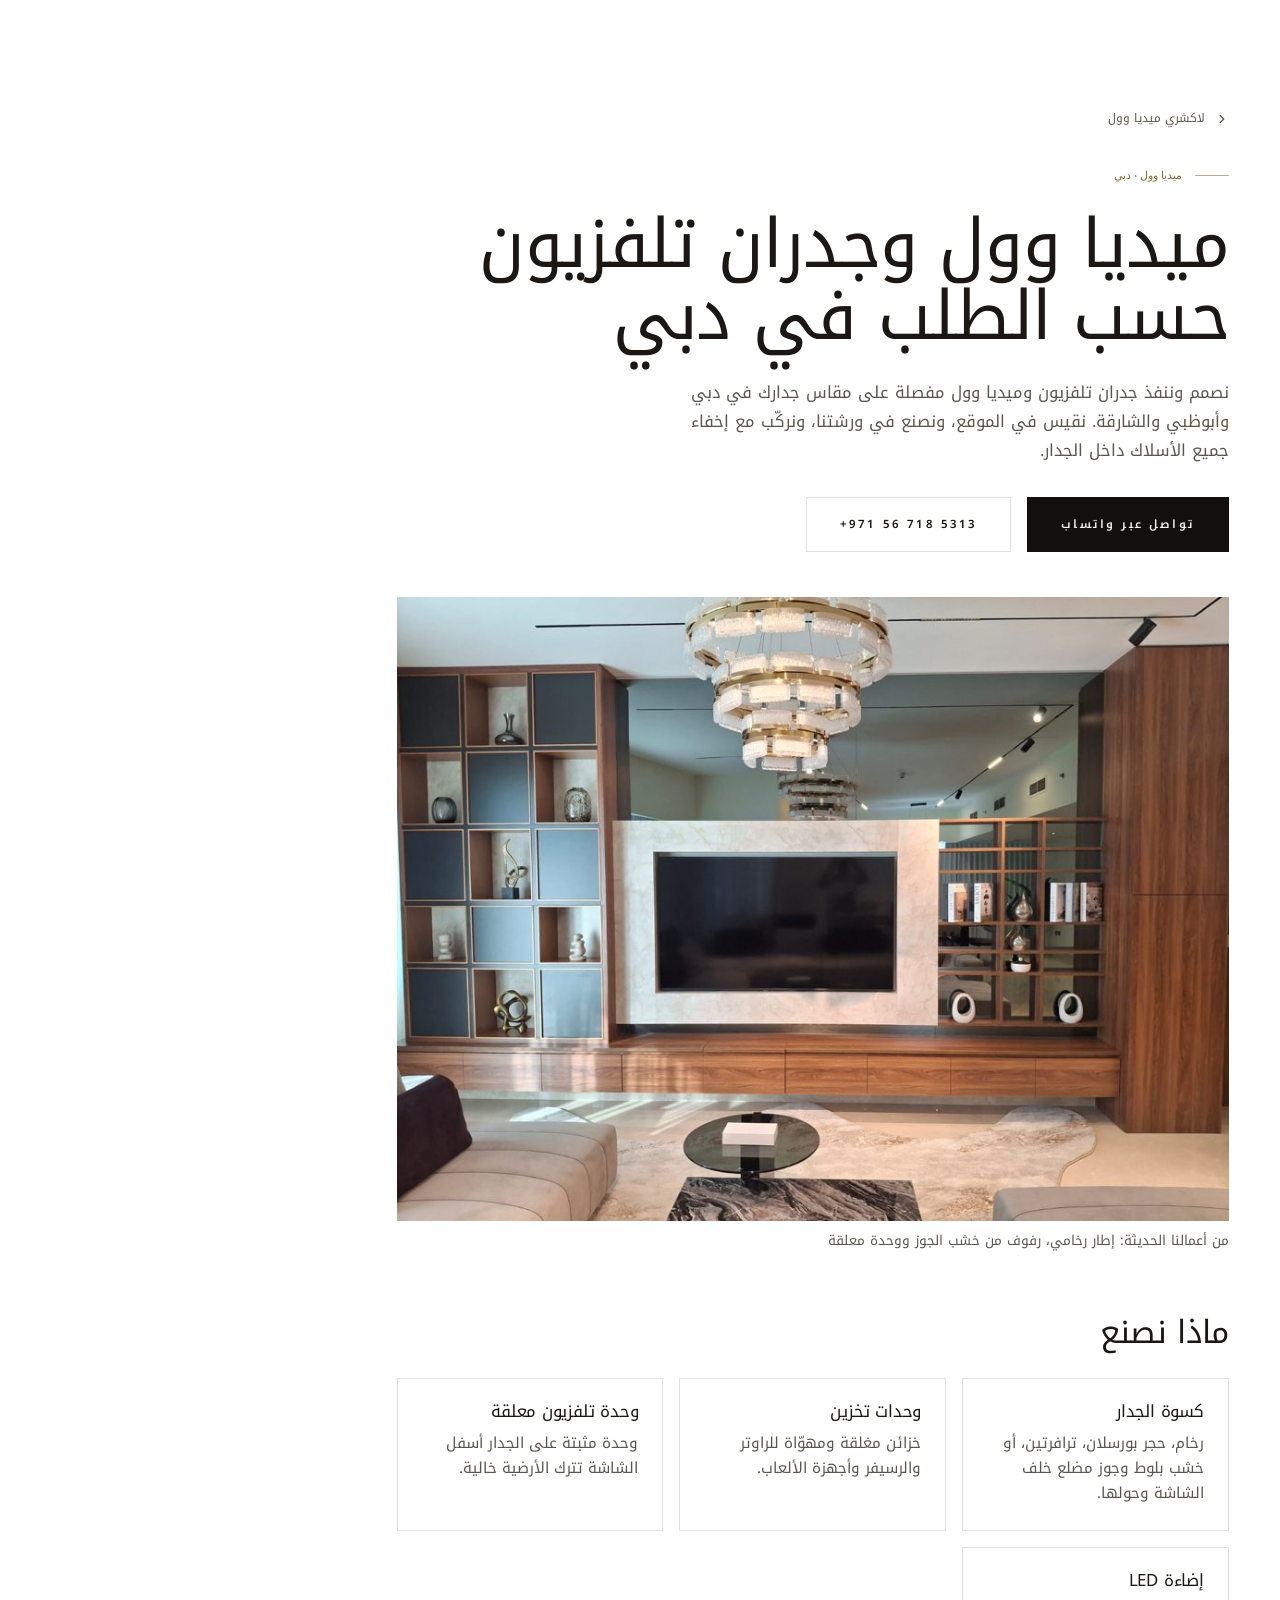
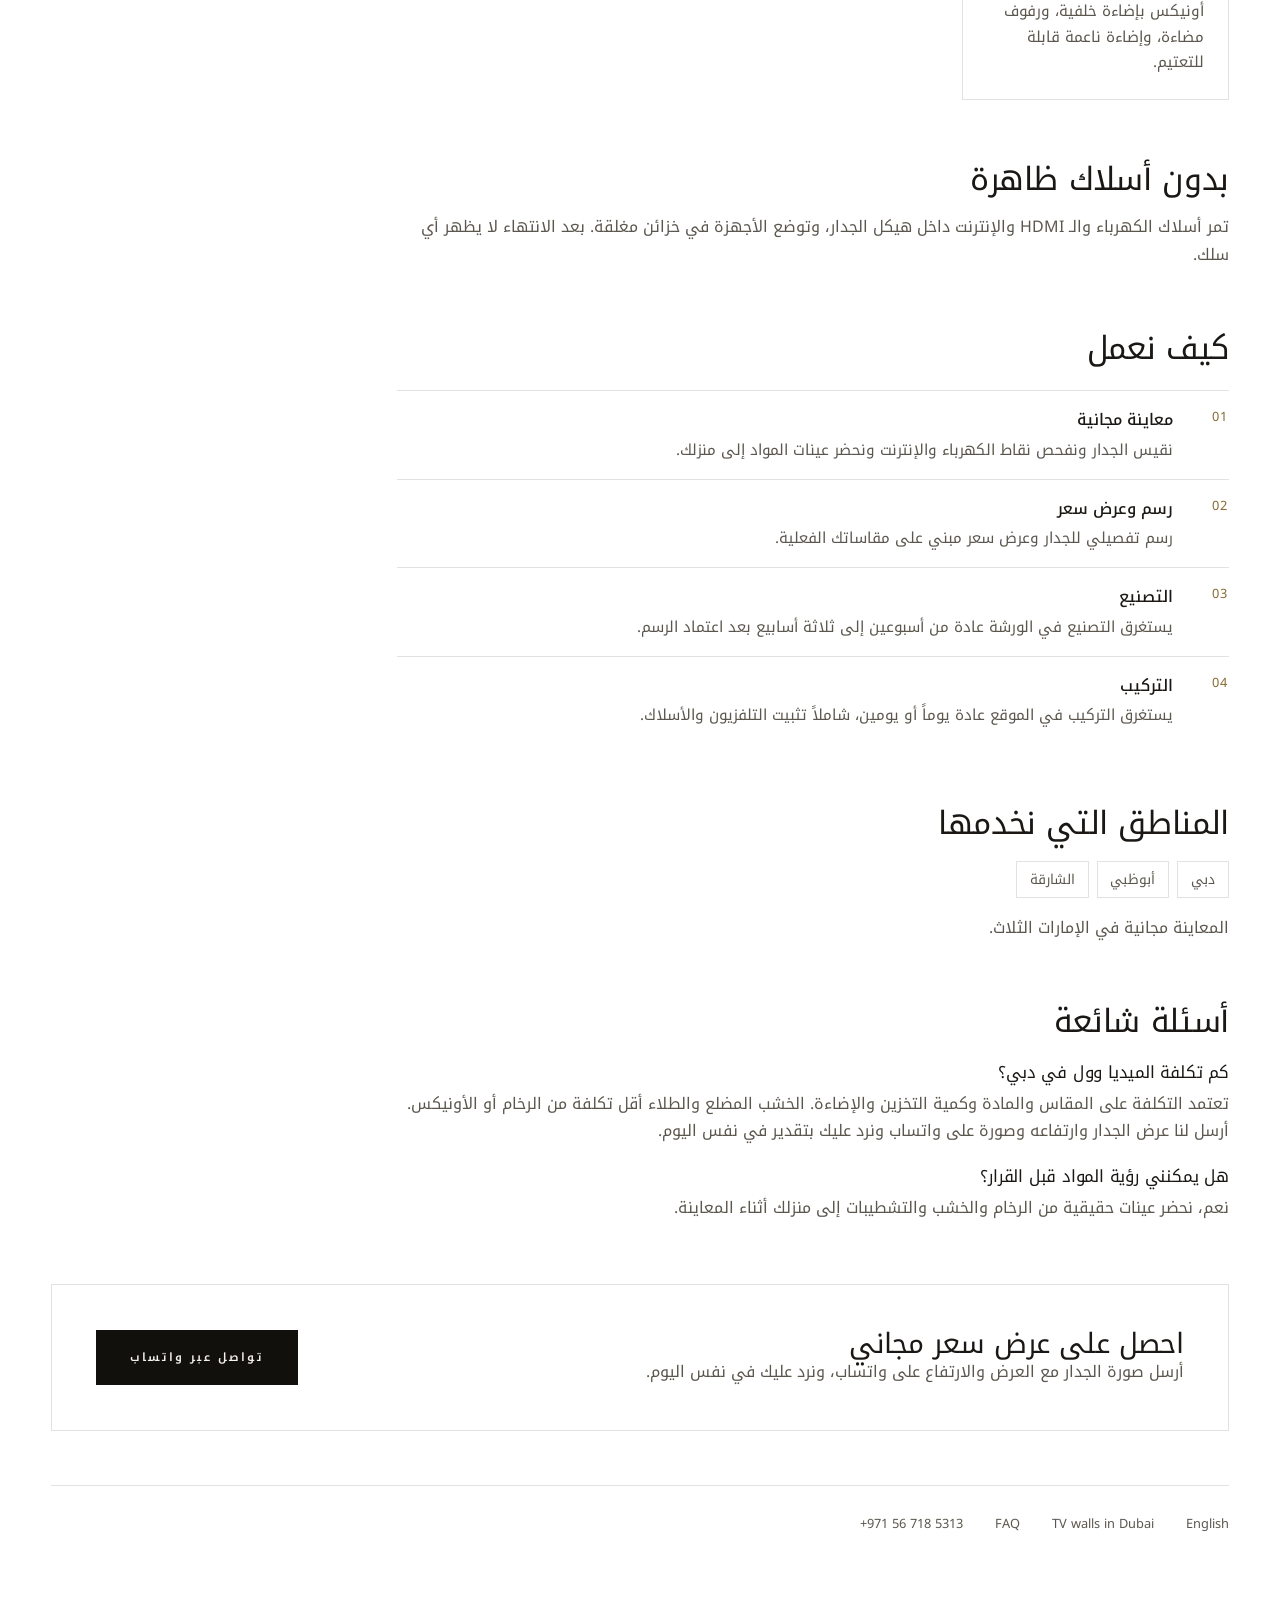
==== commit 05237c49: "Show real installation photos on the site Adds a "Recent installations" section above the design gal" ====
--- a/ar/index.html
+++ b/ar/index.html
@@ -67,6 +67,14 @@
       <a class="btn btn--outline" href="tel:+971567185313"><span dir="ltr">+971 56 718 5313</span></a>
     </div>
   </div>
+
+  <figure class="svc__photo">
+    <img src="../assets/img/real-01-living-media-wall-900.jpg"
+         srcset="../assets/img/real-01-living-media-wall-480.jpg 480w, ../assets/img/real-01-living-media-wall-900.jpg 900w, ../assets/img/real-01-living-media-wall-1400.jpg 1400w"
+         sizes="(min-width: 900px) 52rem, 100vw" width="1600" height="1200" decoding="async"
+         alt="ميديا وول في غرفة معيشة مع إطار رخامي للتلفزيون ورفوف من خشب الجوز">
+    <figcaption>من أعمالنا الحديثة: إطار رخامي، رفوف من خشب الجوز ووحدة معلقة</figcaption>
+  </figure>
 
   <section class="svc__section">
     <h2>ماذا نصنع</h2>
--- a/assets/css/sections.css
+++ b/assets/css/sections.css
@@ -2159,3 +2159,32 @@
 .faq__item[open] summary::after { transform: rotate(45deg); }
 .faq__item summary:focus-visible { outline: 2px solid var(--champagne); outline-offset: 4px; }
 .faq__item p { margin: 0 0 1.5rem; color: var(--muted); line-height: 1.75; max-width: 68ch; }
+
+/* ===================================================== INSTALLATIONS === */
+/* Site photographs of finished jobs: the media wall wide, the portrait
+   bedroom wall beside it, the other two below as a pair. */
+.installs {
+  display: grid; gap: clamp(1rem, 2vw, 1.5rem);
+  grid-template-columns: 1fr;
+}
+.installs__item { margin: 0; display: flex; flex-direction: column; }
+.installs__item img {
+  display: block; width: 100%; height: auto;
+  object-fit: cover; aspect-ratio: 4 / 3;
+}
+.installs__item--tall img { aspect-ratio: 3 / 4; }
+.installs__item figcaption {
+  margin-top: .6rem; font-size: .8rem; letter-spacing: .04em; color: var(--muted);
+}
+.installs__cta { margin-top: clamp(1.75rem, 3.5vw, 2.5rem); }
+
+@media (min-width: 900px) {
+  .installs { grid-template-columns: repeat(6, 1fr); }
+  .installs__item--wide { grid-column: 1 / span 4; }
+  /* The portrait photo is cropped to the media wall's height so the first
+     row lines up; the image fills whatever the row gives it. */
+  .installs__item--tall { grid-column: 5 / span 2; }
+  .installs__item--tall img { aspect-ratio: auto; flex: 1; min-height: 0; height: 0; }
+  .installs__item:nth-child(3) { grid-column: 1 / span 3; }
+  .installs__item:nth-child(4) { grid-column: 4 / span 3; }
+}
--- a/assets/css/service.css
+++ b/assets/css/service.css
@@ -80,3 +80,7 @@
 }
 [dir="rtl"] .eyebrow, [dir="rtl"] .svc__back { letter-spacing: 0; }
 [dir="rtl"] .svc__back svg { transform: scaleX(-1); }
+
+.svc__photo { margin: clamp(2.5rem, 5vh, 3.5rem) 0 0; max-width: 52rem; }
+.svc__photo img { display: block; width: 100%; height: auto; }
+.svc__photo figcaption { margin-top: .6rem; font-size: .85rem; color: var(--muted); }
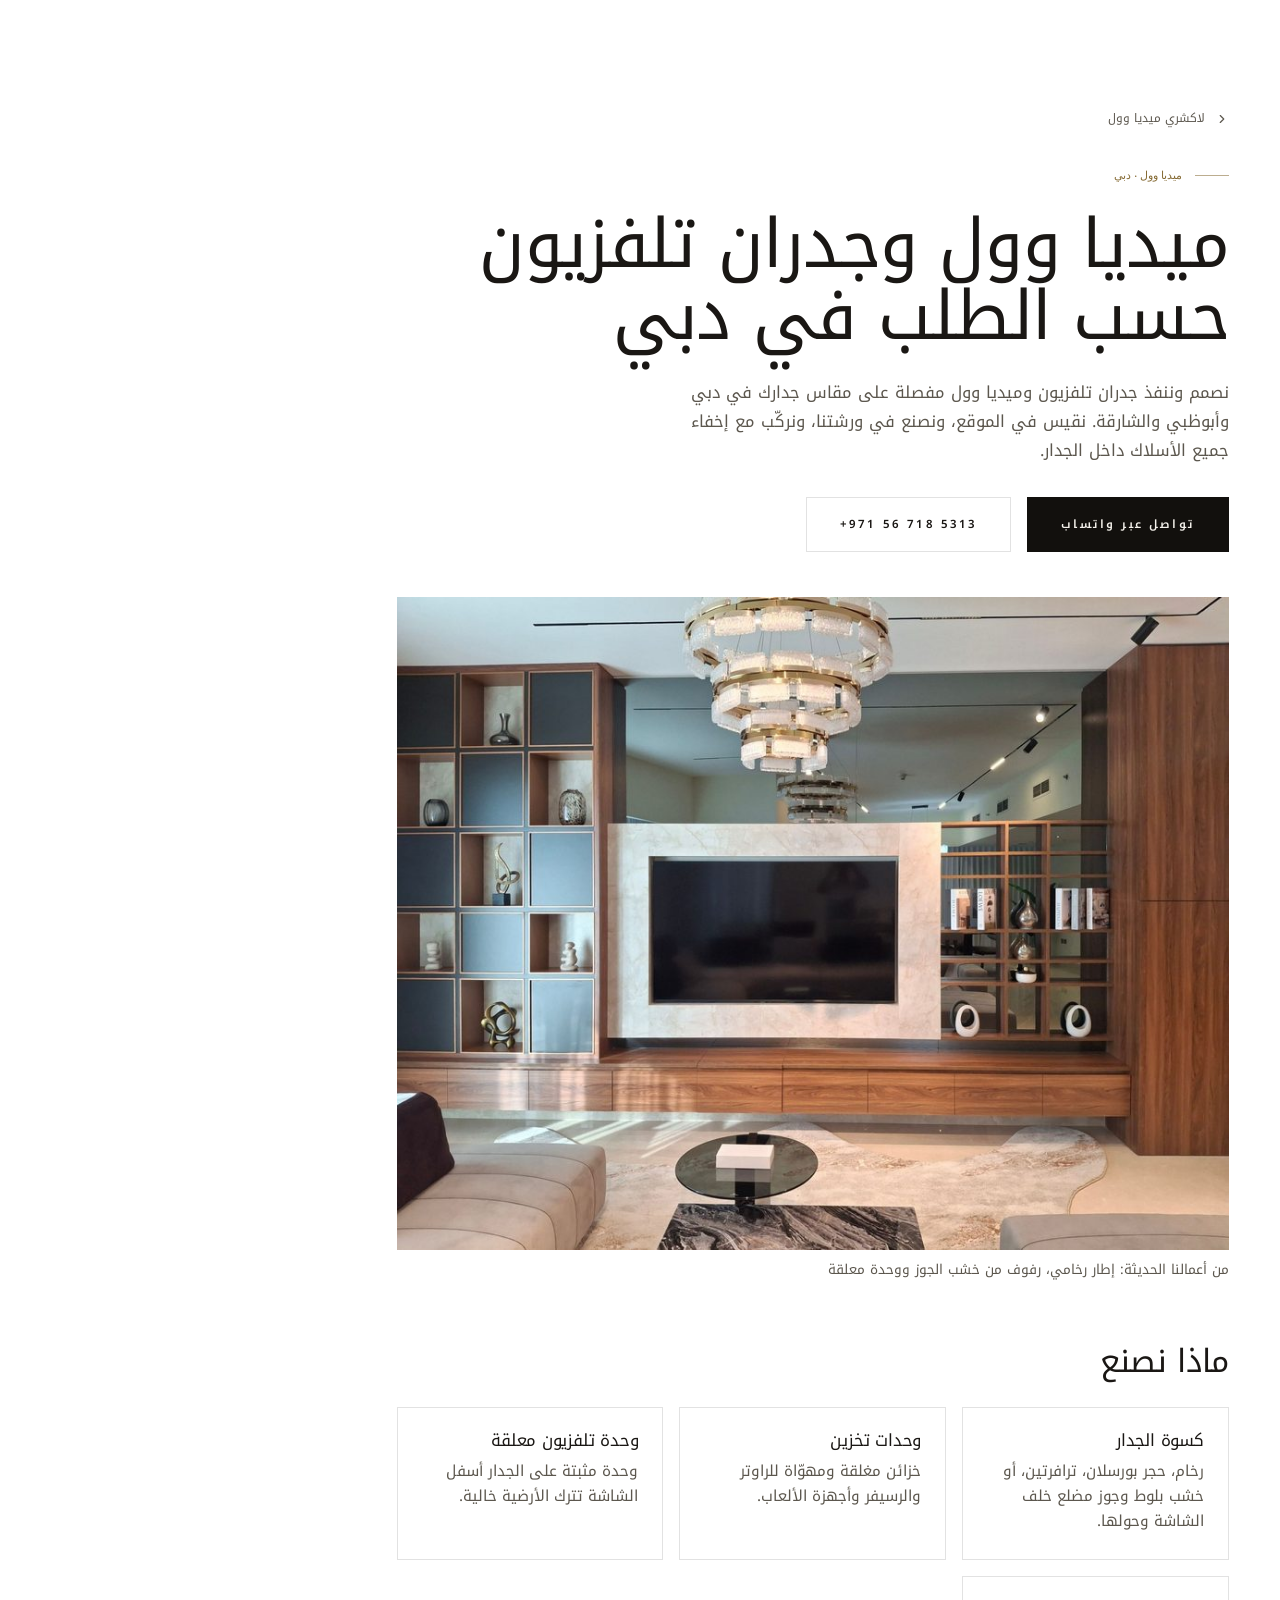
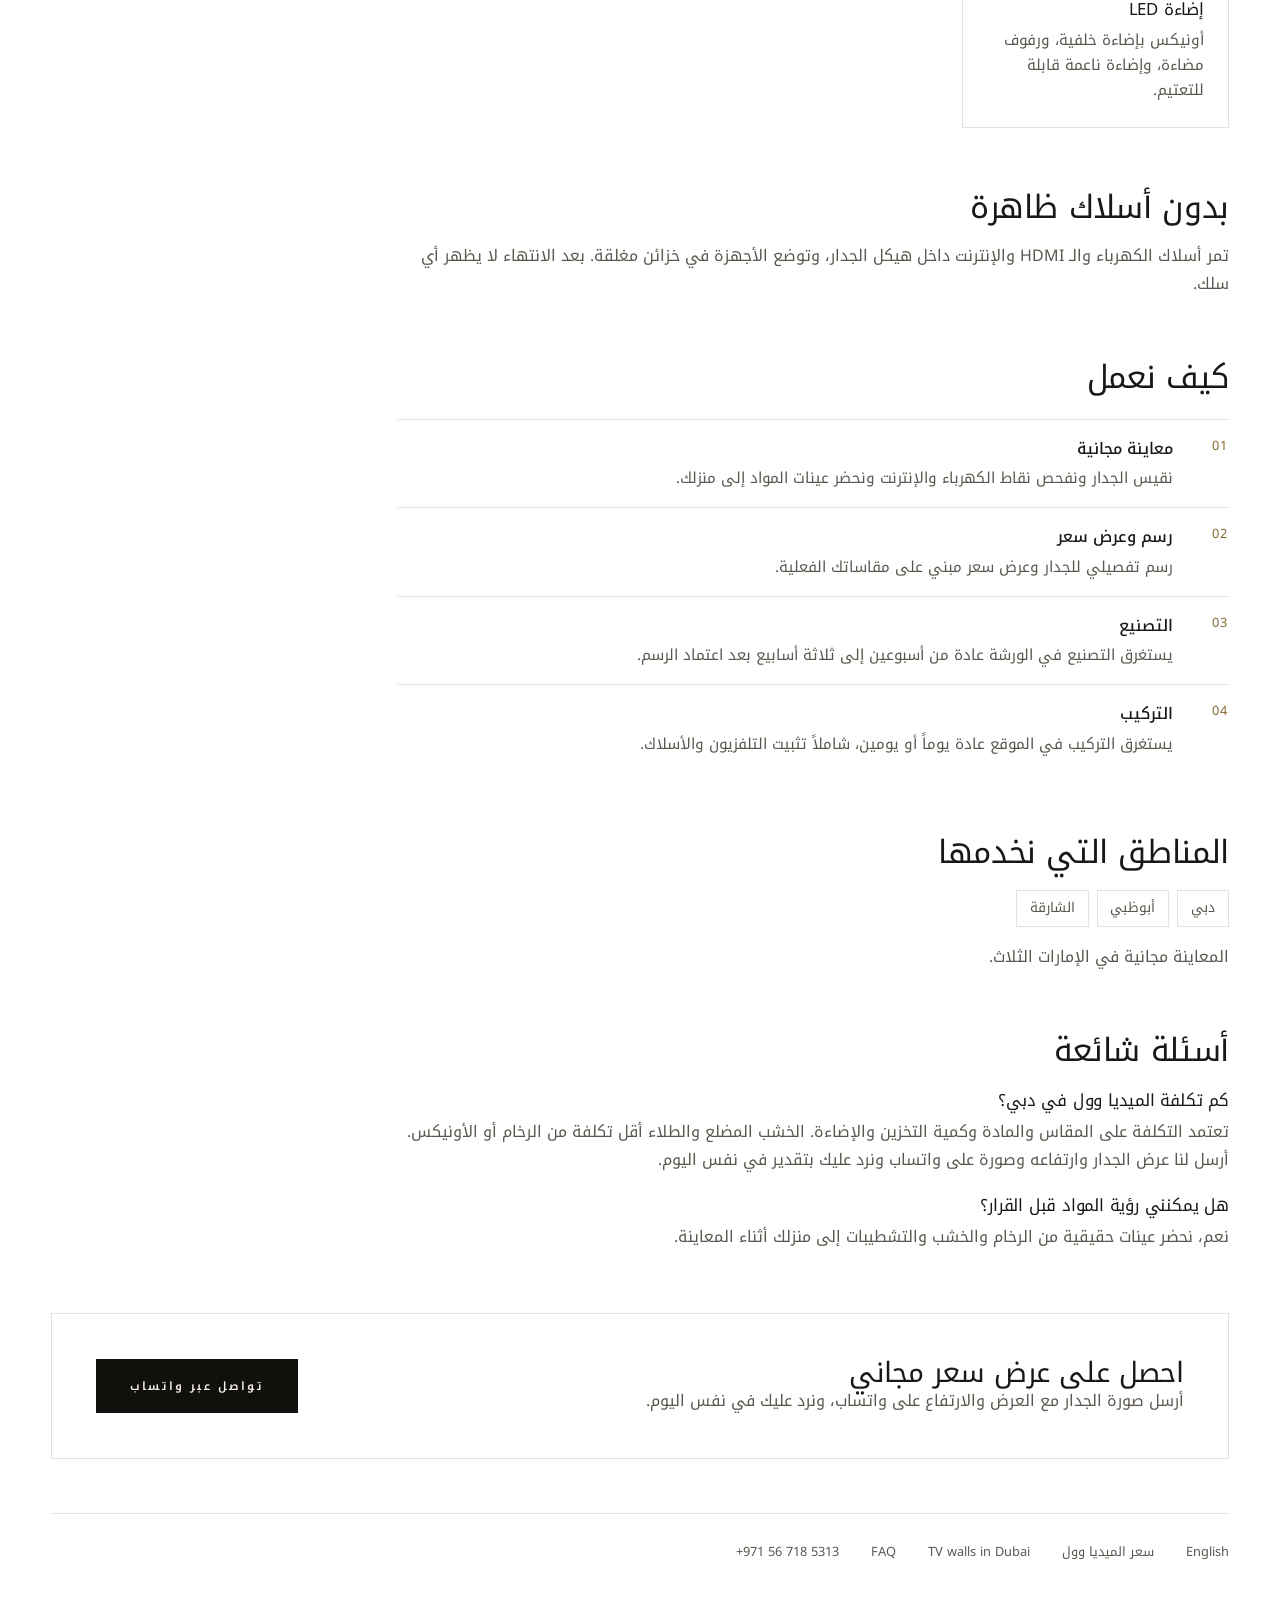
==== commit ac43ab9c: "Add an Arabic media wall price guide Mirrors the English price guide for Arabic searches, where the " ====
--- a/ar/index.html
+++ b/ar/index.html
@@ -131,6 +131,7 @@
 
   <nav class="svc__nav" aria-label="Site">
     <a href="../">English</a>
+    <a href="media-wall-price-dubai/">سعر الميديا وول</a>
     <a href="../tv-wall-dubai/">TV walls in Dubai</a>
     <a href="../faq/">FAQ</a>
     <a href="tel:+971567185313" dir="ltr">+971 56 718 5313</a>
--- a/assets/css/sections.css
+++ b/assets/css/sections.css
@@ -2188,3 +2188,15 @@
   .installs__item:nth-child(3) { grid-column: 1 / span 3; }
   .installs__item:nth-child(4) { grid-column: 4 / span 3; }
 }
+
+/* A vertical Short beside a line of text; stacked on phones. */
+.installs__video {
+  margin-top: clamp(2rem, 4vw, 3rem);
+  display: grid; gap: clamp(1.25rem, 3vw, 2.5rem); align-items: center;
+  grid-template-columns: minmax(0, 340px) 1fr;
+}
+.installs__video iframe { width: 100%; aspect-ratio: 9 / 16; border: 0; display: block; background: var(--ink); }
+@media (max-width: 699px) {
+  .installs__video { grid-template-columns: 1fr; }
+  .installs__video iframe { max-width: 340px; }
+}
--- a/assets/css/service.css
+++ b/assets/css/service.css
@@ -84,3 +84,21 @@
 .svc__photo { margin: clamp(2.5rem, 5vh, 3.5rem) 0 0; max-width: 52rem; }
 .svc__photo img { display: block; width: 100%; height: auto; }
 .svc__photo figcaption { margin-top: .6rem; font-size: .85rem; color: var(--muted); }
+
+.svc__price { margin-top: 1.25rem; font-size: .95rem; color: var(--muted); }
+.svc__price strong { color: var(--charcoal); font-weight: 600; }
+
+/* Real project photos under the intro: four across, two on phones. */
+.svc__section--wide { max-width: 52rem; }
+.svc__gallery {
+  margin-top: 1.5rem; display: grid; gap: 1rem;
+  grid-template-columns: repeat(auto-fit, minmax(min(100%, 10rem), 1fr));
+}
+.svc__gallery figure { margin: 0; }
+.svc__gallery img { display: block; width: 100%; aspect-ratio: 4 / 3; object-fit: cover; }
+.svc__gallery figcaption { margin-top: .5rem; font-size: .85rem; color: var(--muted); }
+.svc__more { margin-top: 1.25rem; }
+.svc__more a { border-bottom: 1px solid currentColor; }
+
+.svc__list { margin-top: 1rem; padding-left: 1.2rem; list-style: disc; color: var(--muted); line-height: 1.75; }
+.svc__section > p a, .svc__qa a { border-bottom: 1px solid currentColor; }
